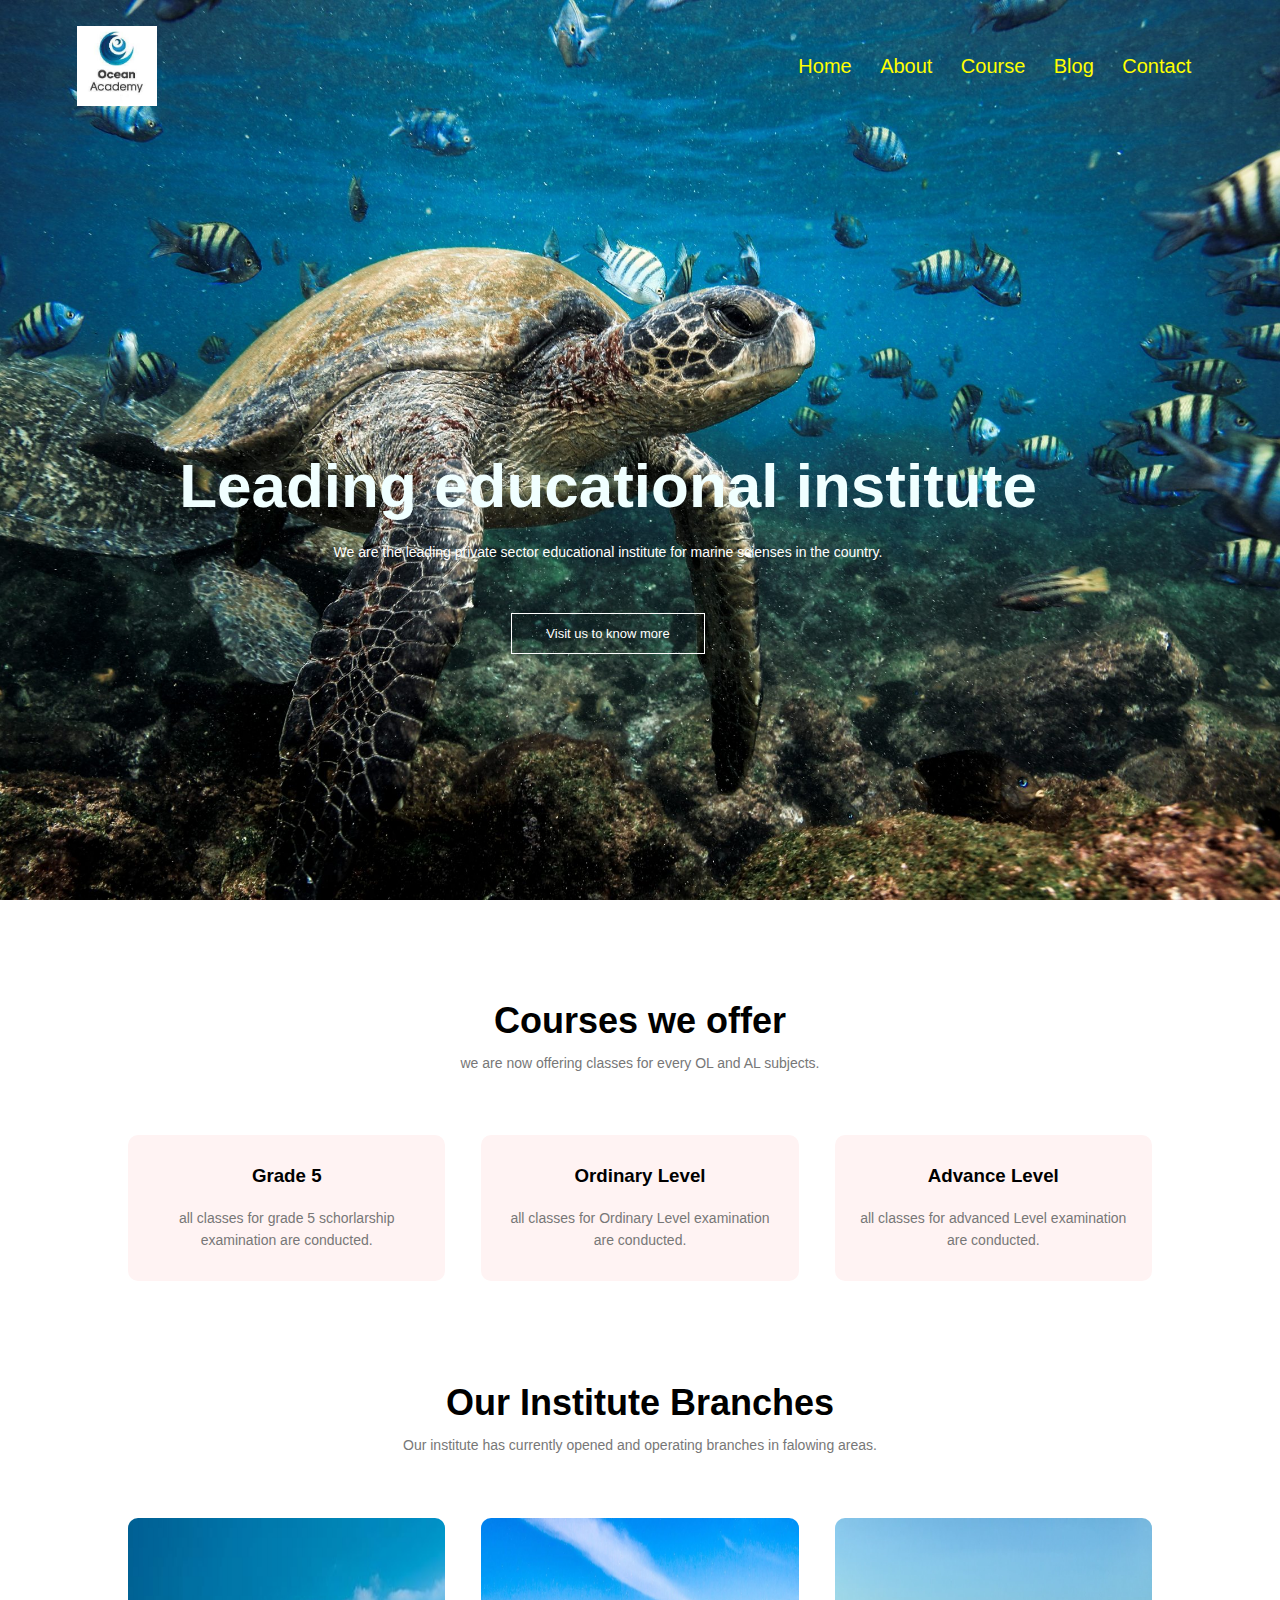
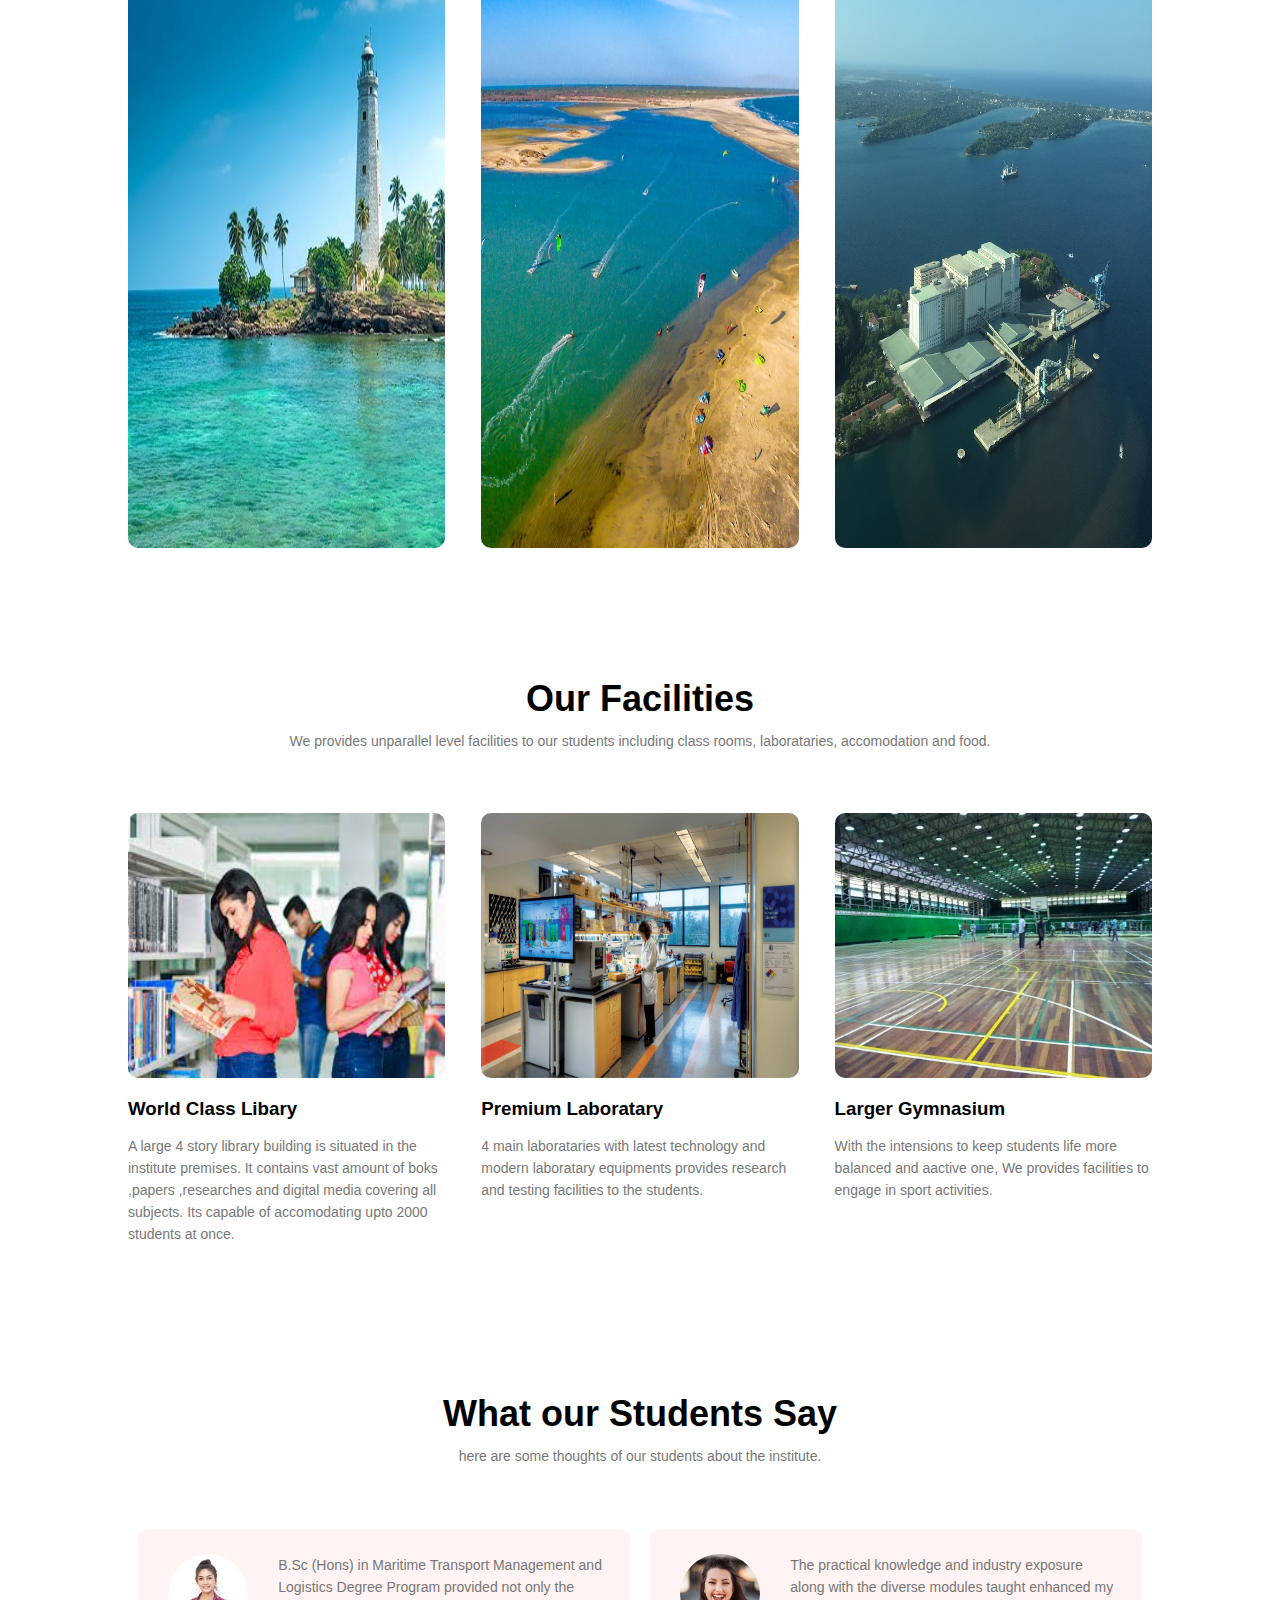
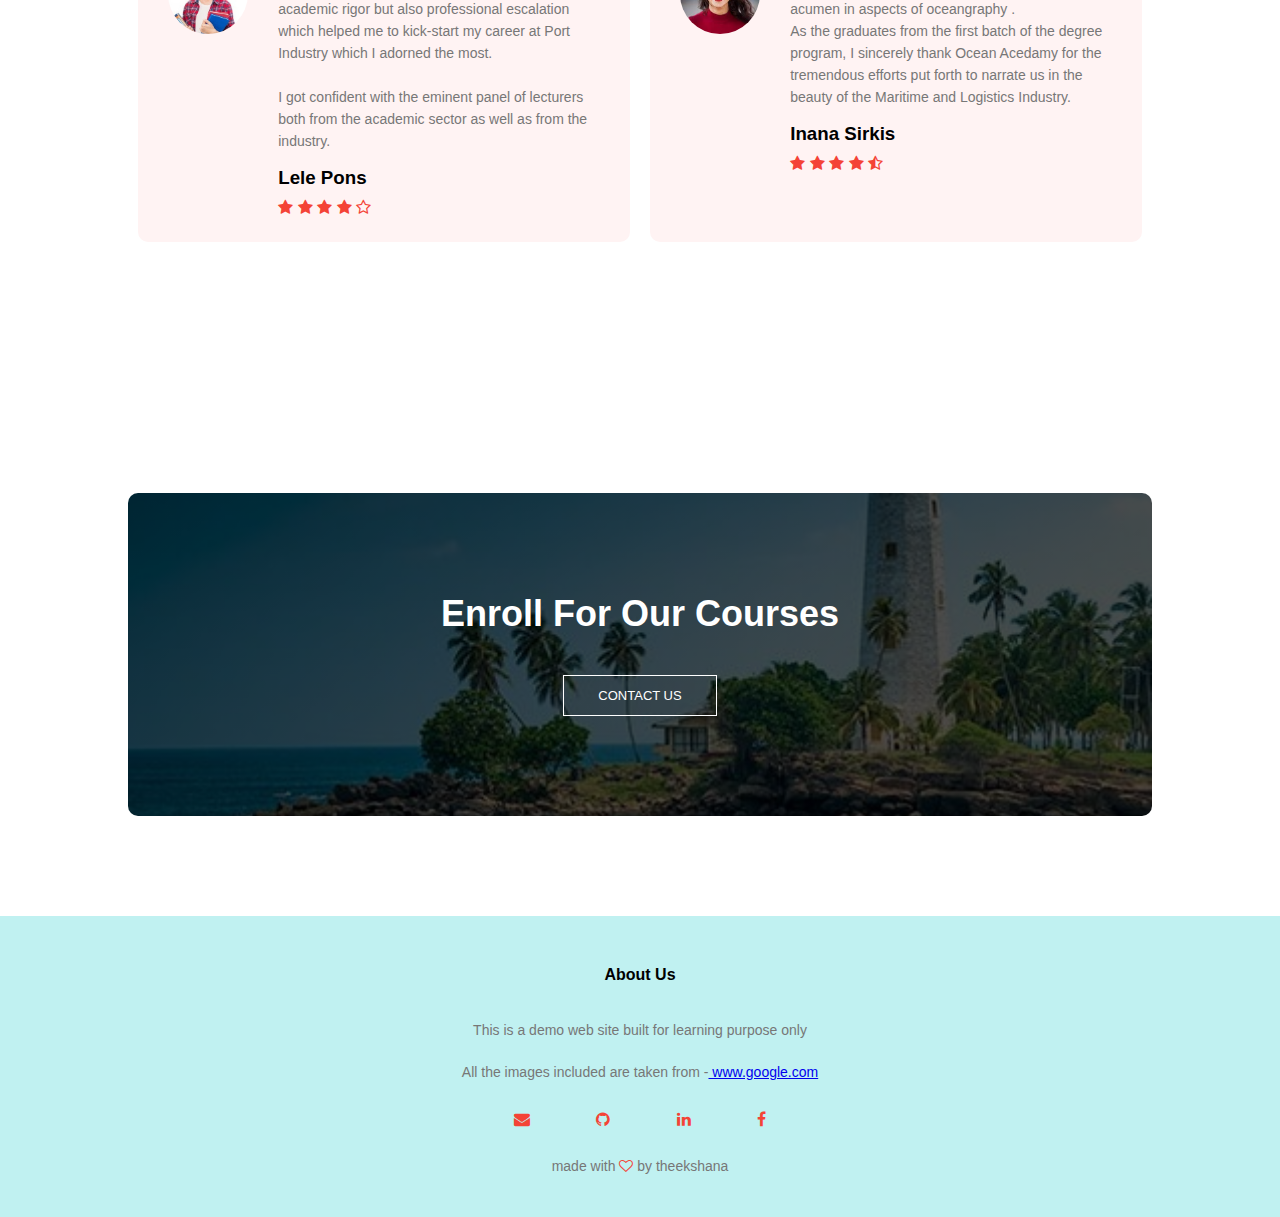
==== index.html @ a7860bfa "enrol;" ====
<!DOCTYPE html>
<html lang="en">
<head>
    <meta charset="UTF-8">
    <meta http-equiv="X-UA-Compatible" content="IE=edge">
    <meta name="viewport" content="width=device-width, initial-scale=1.0">
    <title>Uni-demo</title>
    <link rel="stylesheet" href="https://cdnjs.cloudflare.com/ajax/libs/font-awesome/4.7.0/css/font-awesome.min.css">
    <link rel="stylesheet" href="style.css">
    <script src="index.js"></script>

</head>
<body>   

    <section class="header" style="background-image: url(images/2.jpg);">
        <nav>
            <a href="index.html"><img src="images/logo.jpg" alt="" srcset=""></a>
            <div class="nav-links" id="navLinks">
                <i class="fa fa-times" onclick="hideMenu()"></i>
                <ul>
                    <li><a href="index.html">Home</a></li>
                    <li><a href="about.html">About</a></li>
                    <li><a href="">Course</a></li>
                    <li><a href="">Blog</a></li>
                    <li><a href="">Contact</a></li>
                </ul>
            </div>
            <i class="fa fa-bars" onclick="showMenu()"></i>
        </nav>
<div class="text-box">
    <h1>Leading educational institute</h1>
    <p>
        We are the leading private sector educational institute for marine scienses in the country.
    </p>
    <a href=""class="hero-btn">Visit us to know more</a>
</div>

</section>     

 <!-- ---course--- -->
 <section class="course">
<h1>Courses we offer</h1>
<p>we are now offering classes for every OL and AL subjects.</p>

<div class="row">
    <div class="course-col">
        <h3>Grade 5</h3>
        <p>all classes for grade 5 schorlarship examination are conducted.</p>
    </div>

    <div class="course-col">
        <h3>Ordinary Level</h3>
        <p>all classes for Ordinary Level examination are conducted.</p>
    </div>

    <div class="course-col">
        <h3>Advance Level</h3>
        <p>all classes for advanced Level examination are conducted.</p>
    </div>
</div>

</section>


<!-- ---campus -->
<section class="campus">
<h1>Our Institute Branches</h1>
<p>
    Our institute has currently opened and operating branches in falowing areas.
</p>
<div class="row">
    <div class="campus-col">
        <img src="images/matara.jpg" alt="institute image" >
        <div class="layer">
            <h3> MATARA </h3>
        </div>
    </div>

    <div class="campus-col">
        <img src="images/kalpitiya.jpg" alt="institute image" >
        <div class="layer">
            <h3> KALPITIYA</h3>
        </div>
    </div>

    <div class="campus-col">
        <img src="images/trinco.jpg" alt="institute image" >
        <div class="layer">
            <h3> TRINCOMALEE </h3>
        </div>
    </div>


</div>
</section>

<!-- facilities -->
<section class="facilities">
    <h1>Our Facilities</h1>
    <p>We provides unparallel level facilities to our students including class rooms, laborataries, accomodation and food.</p>
    
    <div class="row">

        <div class="facilities-col">
            <img src="images/library.jpg" alt="library">
            <h3>World Class Libary</h3>
            <p>A large 4 story library building is situated in the institute premises. It contains vast amount of boks ,papers ,researches and digital media covering all subjects. Its capable of accomodating upto 2000 students at once.</p>
        </div>

        <div class="facilities-col">
            <img src="images/lab.jpg" alt="library">
            <h3>Premium Laboratary</h3>
            <p>4 main laborataries with latest technology and modern laboratary equipments provides research and testing facilities to the students.</p>
        </div>

        <div class="facilities-col">
            <img src="images/gym.jpg" alt="library">
            <h3>Larger Gymnasium</h3>
            <p>With the intensions to keep students life more balanced and aactive one, We provides facilities to engage in sport activities.</p>
        </div>

    </div>
</section>


<section class="testimonials">
    <h1>What our Students Say</h1>
    <p>here are some thoughts of our students about the institute.</p>

    <div class="row">
        <div class="testimonials-col">
            <img src="images/user1.jpg" alt="user">
            <div>
                <p> B.Sc (Hons) in Maritime Transport Management and Logistics Degree Program provided not only the academic rigor but also professional escalation which helped me to kick-start my career at Port Industry which I adorned the most. <br> <br> I got confident with the eminent panel of lecturers both from the academic sector as well as from the industry.</p>
                <h3>Lele Pons</h3>
                <i class="fa fa-star"></i>
                <i class="fa fa-star"></i>
                <i class="fa fa-star"></i>
                <i class="fa fa-star"></i>
                <i class="fa fa-star-o"></i>
            </div>
        </div>

        <div class="testimonials-col">
            <img src="images/user2.jpg" alt="user">
            <div>
                <p>The practical knowledge and industry exposure along with the diverse modules taught enhanced my acumen in aspects of oceangraphy . <br> As the graduates from the first batch of the degree program, I sincerely thank Ocean Acedamy for the tremendous efforts put forth to narrate us in the beauty of the Maritime and Logistics Industry.</p>
                <h3>Inana Sirkis</h3>
                <i class="fa fa-star"></i>
                <i class="fa fa-star"></i>
                <i class="fa fa-star"></i>
                <i class="fa fa-star"></i>
                <i class="fa fa-star-half-o"></i>
            </div>
        </div>

       
    </div>
</section>

<!-- call to action -->
<section class="cta">
    <h1>Enroll For Our Courses</h1>
    <a href="" class="hero-btn">CONTACT US</a>
</section>


<!-- --------footer -->
<section class="footer">
    <h4>About Us</h4>
    <p>This is a demo web site built for learning purpose only</p>
    <p>All the images included are taken from -<a href="http://www.google.com"> www.google.com</a></p>
    
    <div class="icons">
        <a href="https://theekshanamadumal@gmail.com" target="_blank"><i class="fa fa-envelope"></i></a>
        <a href="https://github.com/theekshanamadumal" target="_blank"><i class="fa fa-github"></i></a>
        <a href="https://www.linkedin.com/in/theekshana-madumal-047261177" target="_blank"><i class="fa fa-linkedin"></i></a>
        <a href="https://www.facebook.com/theekshana.madumal" target="_blank"><i class="fa fa-facebook"></i></a>
    </div>

    <p>made with <i class="fa fa-heart-o"></i> by theekshana</p>
</section>





<!-- ----js for toggle navbar------  -->
    <script>
        var navLinks=document.getElementById("navLinks")   ;
        function showMenu() {
            navLinks.style.right="0"
        }
        function hideMenu() {
            navLinks.style.right="-200px"
        }
    </script>
</body>
</html>
---- style.css ----
*{
    margin: 0;
    padding: 0;
    font-family: Arial, Helvetica, sans-serif;
}

.header{
    min-height: 100vh;
    width: 100%;
    background-image: linear-gradient(rgba(4,9,30,0.7),rgba(4,9,30,0.7));
    background-position: center;
    background-size: cover;
    position: relative;

}

nav img{
    width: 80px;
    height: 80px;
}

nav{
    display: flex;
    padding: 2% 6%;
    justify-content: space-between;
    align-items: center;
}


.nav-links ul li {
    list-style: none;
    display: inline-block;
    padding: 8px 12px;
    position: relative;
}

.nav-links ul li a {
    color: yellow;
    text-decoration:none;
    font-size: 20px;
}

.nav-links ul li::after {
    content: '';
    width: 0%;
    height: 3px;
    background: #8b170d;
    display: block;
    margin: auto;
    transition: 0.5s;
    
}

.nav-links ul li:hover::after {
    width: 100%;
    
}

.text-box{
    width: 95%;
    color: azure;
    position: absolute;
    top: 50%;
    bottom: 50%;
    transform: translate(0%,0%);
    text-align:center;

}

.text-box h1{
    font-size: 62px;
}

.text-box p{
    margin: 10px 0 40px;
    font-size: 14px;
    color: #fff;
}

.hero-btn{
    display: inline-block;
    text-decoration: none;
    color: #fff;
    border: 1px solid #fff;
    padding: 12px 34px;
    font-size: 13px;
    background: transparent;
    position: relative;
    cursor: pointer;

}

.hero-btn:hover{
    border: 1px solid #791007;
    background-color:  #791007;
    transition: 1s;
}

nav .fa{
    display:none;
}

@media (max-width:700px) {
    .text-box h1{
        font-size: 20px;
    }
    .nav-links ul li{
        display: block;
    }

    .nav-links{
        position: absolute;
        background: crimson;
        height: 100vh;
        width: 200px;
        top : 0 ;
        right: -200px ;
        text-align: left;
        z-index: 2;
        transition: 1s;
        
    }

    nav .fa{
        display: block;
        color: #fff;
        margin: 10px;
        font-size: 22px;
        cursor: pointer;
    }

    .nav-links ul{
        padding: 30px;
    }


}


/* course section */

.course{
    width: 80%;
    margin: auto;
    text-align: center;
    padding-top: 100px;
}

h1{
    font-size: 36px;
    font-weight: 600;
}

p{
    color: #777;
    font-size: 14px;
    font-weight: 300;
    line-height: 22px;
    padding: 10px;
}

.row{
    margin-top: 5%;
    display: flex;
    justify-content: space-between;
}

.course-col{
    flex-basis: 31%;
    background: #fff3f3;
    border-radius: 10px;
    margin-bottom: 5%;
    padding: 20px 12px;
    box-sizing: border-box;
}

h3{
    text-align: center;
    font-weight: 600;
    margin: 10px 0;
}

.course-col:hover{
    box-shadow: 0 0 20px 0 rgba(0,0, 0, .2);
}

@media (max-width:900px) {
    .row{
        flex-direction: column;
    }
}



/*  campus */

.campus{
    width: 80%;
    margin: auto;
    text-align: center;
    padding-top: 50px;
}

.campus-col{
    flex-basis: 31%;
    border-radius: 10px;
    margin-bottom: 30px;
    position: relative;
    overflow: hidden;
    height: 70vh;
}

.layer h3{
    color: rgb(231, 222, 222);
    width: 100%;
    font-weight: 500;
    font-size: 26px;
    bottom: 0;
    left: 50%;
    transform: translateX(-50%);
    position: absolute;
    opacity: 0;
    transition: .5s;
}
.campus-col img{
    width: 100%;
    height: 100%;
    display: block;
}

.layer{
    background:transparent;
    height: 100%;
    width: 100% ;
    position: absolute;
    top: 0;
    left: 0;
    
}

.layer:hover{
    background: rgba(226,0,0,0.7);
 
    
}

.layer:hover h3{
    bottom: 49%;
    opacity: 1;
}

@media (max-width:900px) {
    .campus-col{
       max-height: 40vh;
    }
}


/* facilities */
.facilities{
    width: 80%;
    margin: auto;
    text-align: center;
    padding-top: 100px;
}

.facilities-col{
    flex-basis: 31%;
    text-align: left;
    margin-bottom: 10%;
    border-radius: 10px;
}

.facilities-col img{
    width: 100%;
    height: 70%;
    border-radius: 10px;
}

.facilities-col p{
    padding: 0;
}

.facilities-col h3{
    margin-top: 16px;
    margin-bottom: 15px;
    text-align: left;
}

/* --testimonials */

.testimonials{
    width: 80%;
    margin: auto;
    text-align: center;
    padding:100px 0 ;
}

.testimonials-col{
    flex-basis: 44%;
    border-radius: 10px;
    margin-bottom: 5%;
    margin-right: 1%;
    margin-left: 1%;
    text-align: left;
    background: #fff3f3;
    padding: 25px;
    cursor: pointer;
    display: flex;
    
}

.testimonials-col img{
    height: 80px;
    margin-left: 5px;
    margin-right: 30px;
    border-radius: 50%;
}

.testimonials-col p{
    padding: 0%;
}

.testimonials-col h3{
    margin-top: 15px;
    text-align: left;
}

.testimonials-col .fa{
    color: #f44336;
}

.icons .fa{
    color: #f44336;
    margin: 0 13px;
    cursor: pointer;
    padding: 18px;
}

.fa-heart-o{
    color: #f44336;

}

@media (max-width:900px){
    h1{
        font-size: 20px;
    }

    .testimonials-col img{
        height: 45px;
        margin-left: 0px;
        margin-right: 15px;
    
    }
}


/* call to action */

.cta{
    margin: 100px    auto;
    width: 80%;
    background-image: linear-gradient(rgba(0,0,0,0.7),rgba(0,0,0,0.7)),url(images/matara.jpg);
    background-position: center;
    background-size:cover ;
    border-radius: 10px;
    text-align: center;
    padding: 100px 0 ;
   
}
 
.cta h1{
    color: #fff;
    margin-bottom: 40px;
}



/* footer */
.footer{
    width: 100%;
    text-align: center;
    padding:30px 0 ;
    background-color:rgb(192, 241, 241);
}

.footer h4{
    margin-bottom: 25px;
    margin-top: 20px;
    font-weight: 600;
}
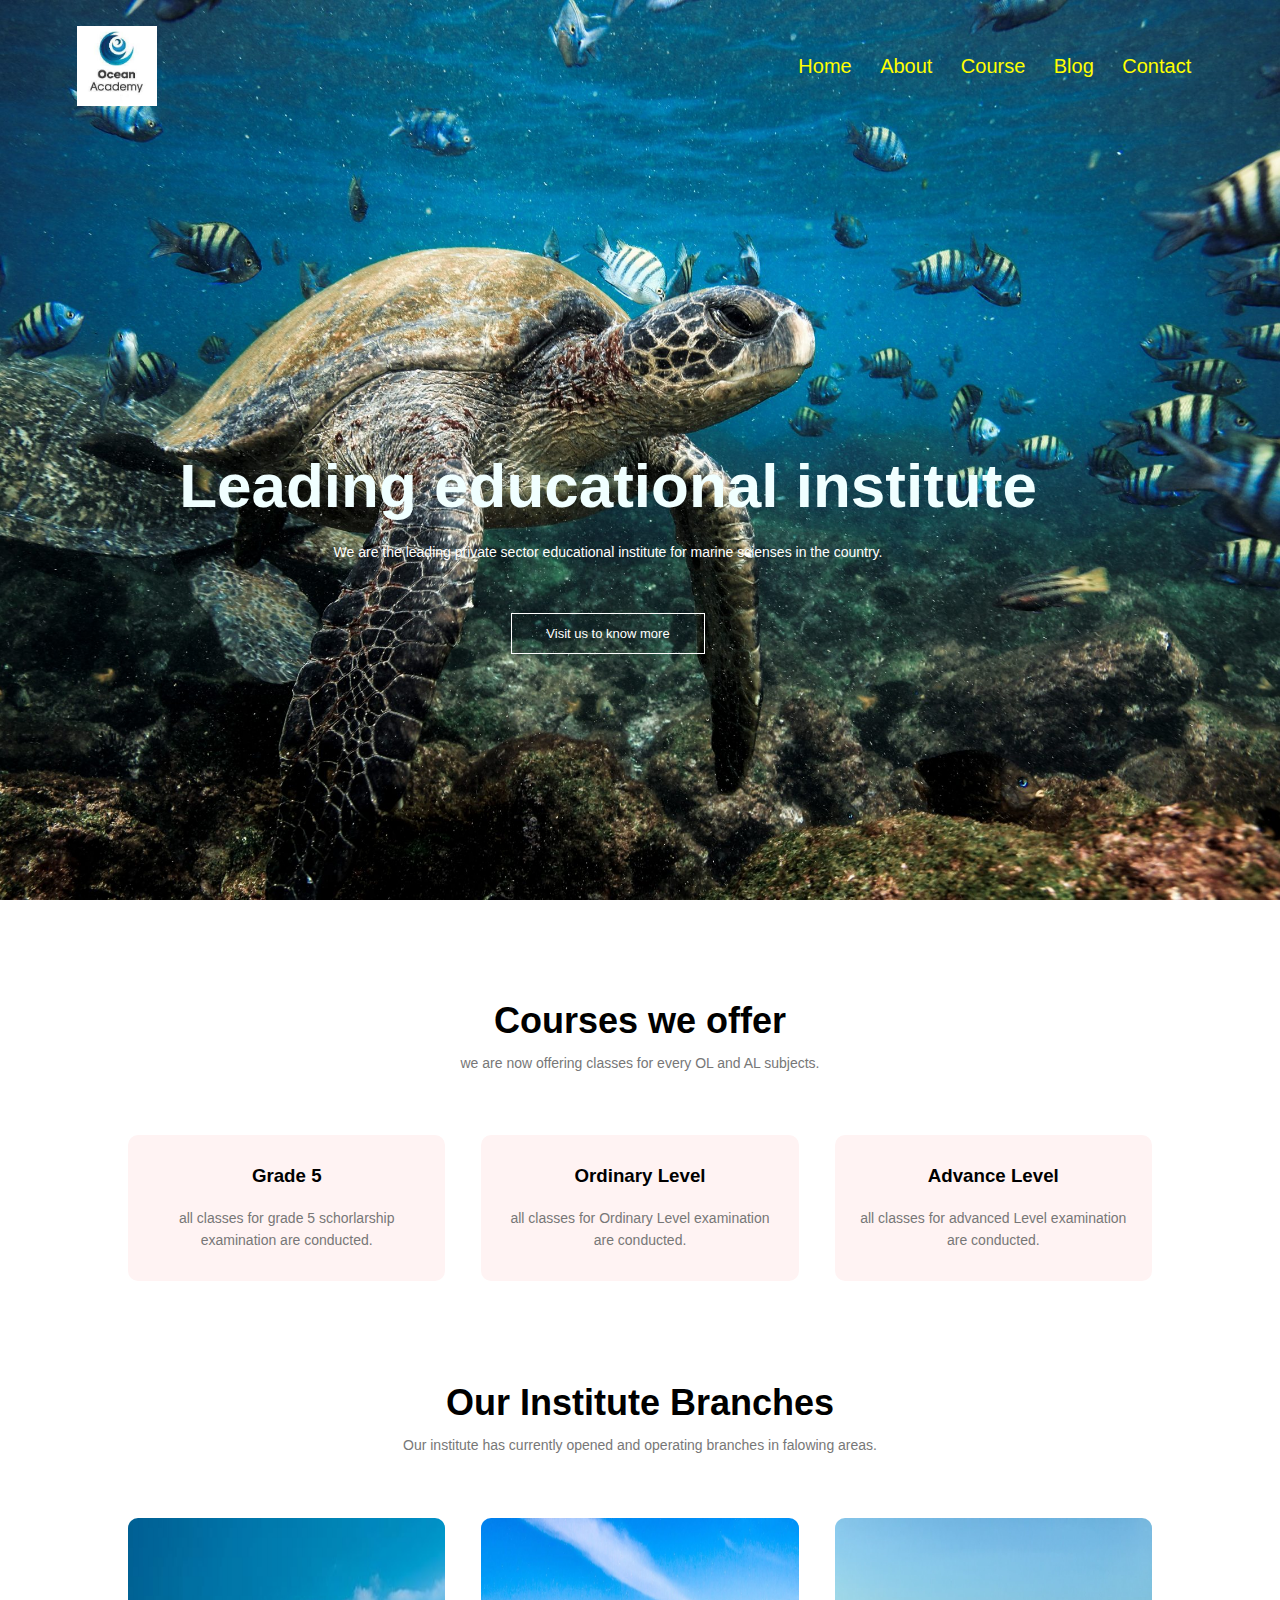
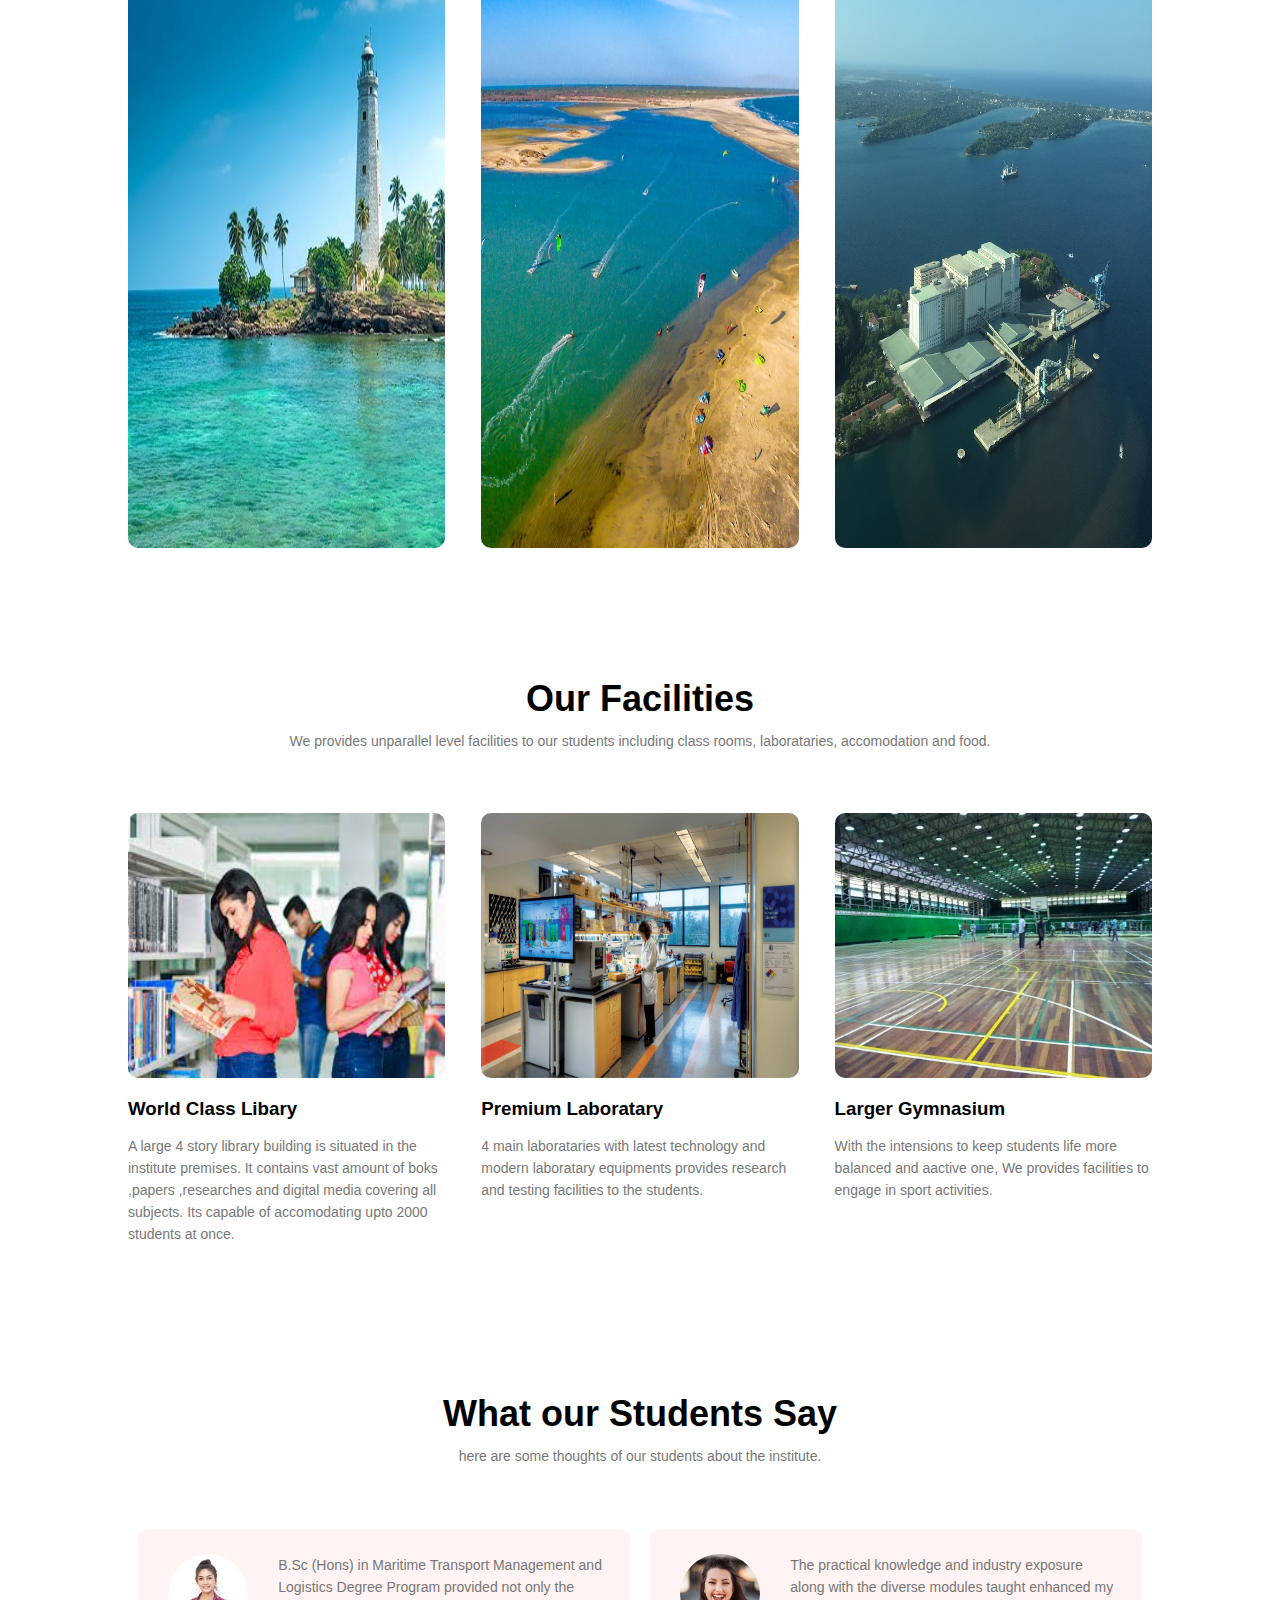
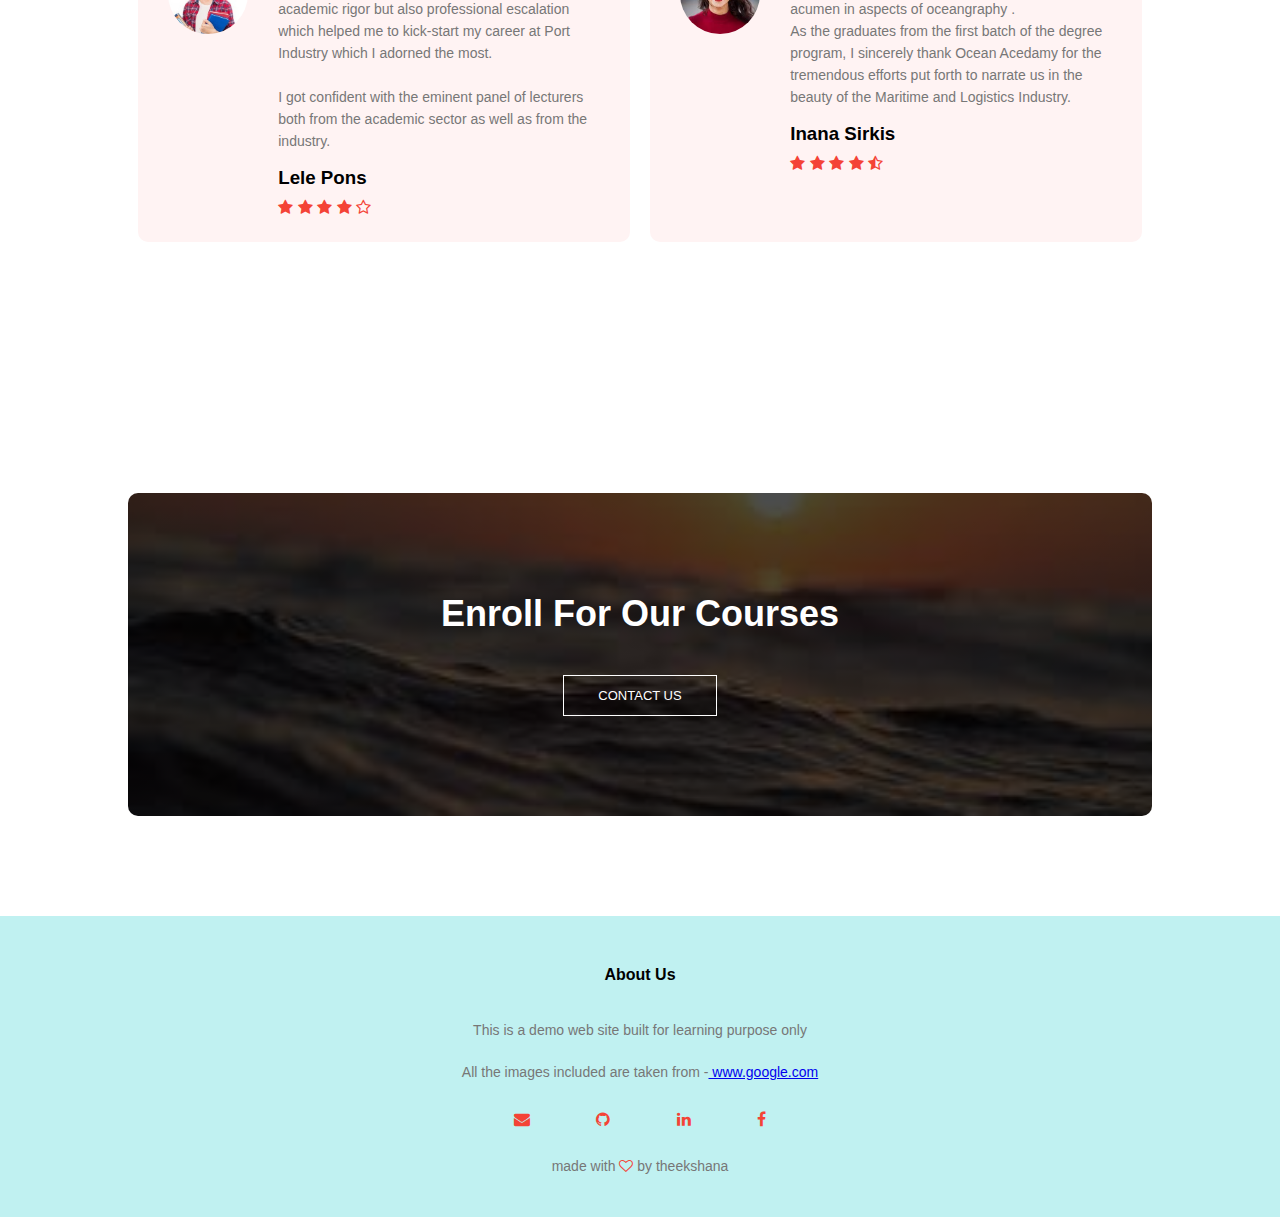
==== commit decbfe19: "cta img" ====
--- a/index.html
+++ b/index.html
@@ -159,7 +159,7 @@
 </section>
 
 <!-- call to action -->
-<section class="cta">
+<section class="cta" style="background-image: linear-gradient(rgba(0,0,0,0.7),rgba(0,0,0,0.7)),url(images/cta.jpg);">
     <h1>Enroll For Our Courses</h1>
     <a href="" class="hero-btn">CONTACT US</a>
 </section>
--- a/style.css
+++ b/style.css
@@ -361,7 +361,7 @@
 .cta{
     margin: 100px    auto;
     width: 80%;
-    background-image: linear-gradient(rgba(0,0,0,0.7),rgba(0,0,0,0.7)),url(images/matara.jpg);
+    
     background-position: center;
     background-size:cover ;
     border-radius: 10px;
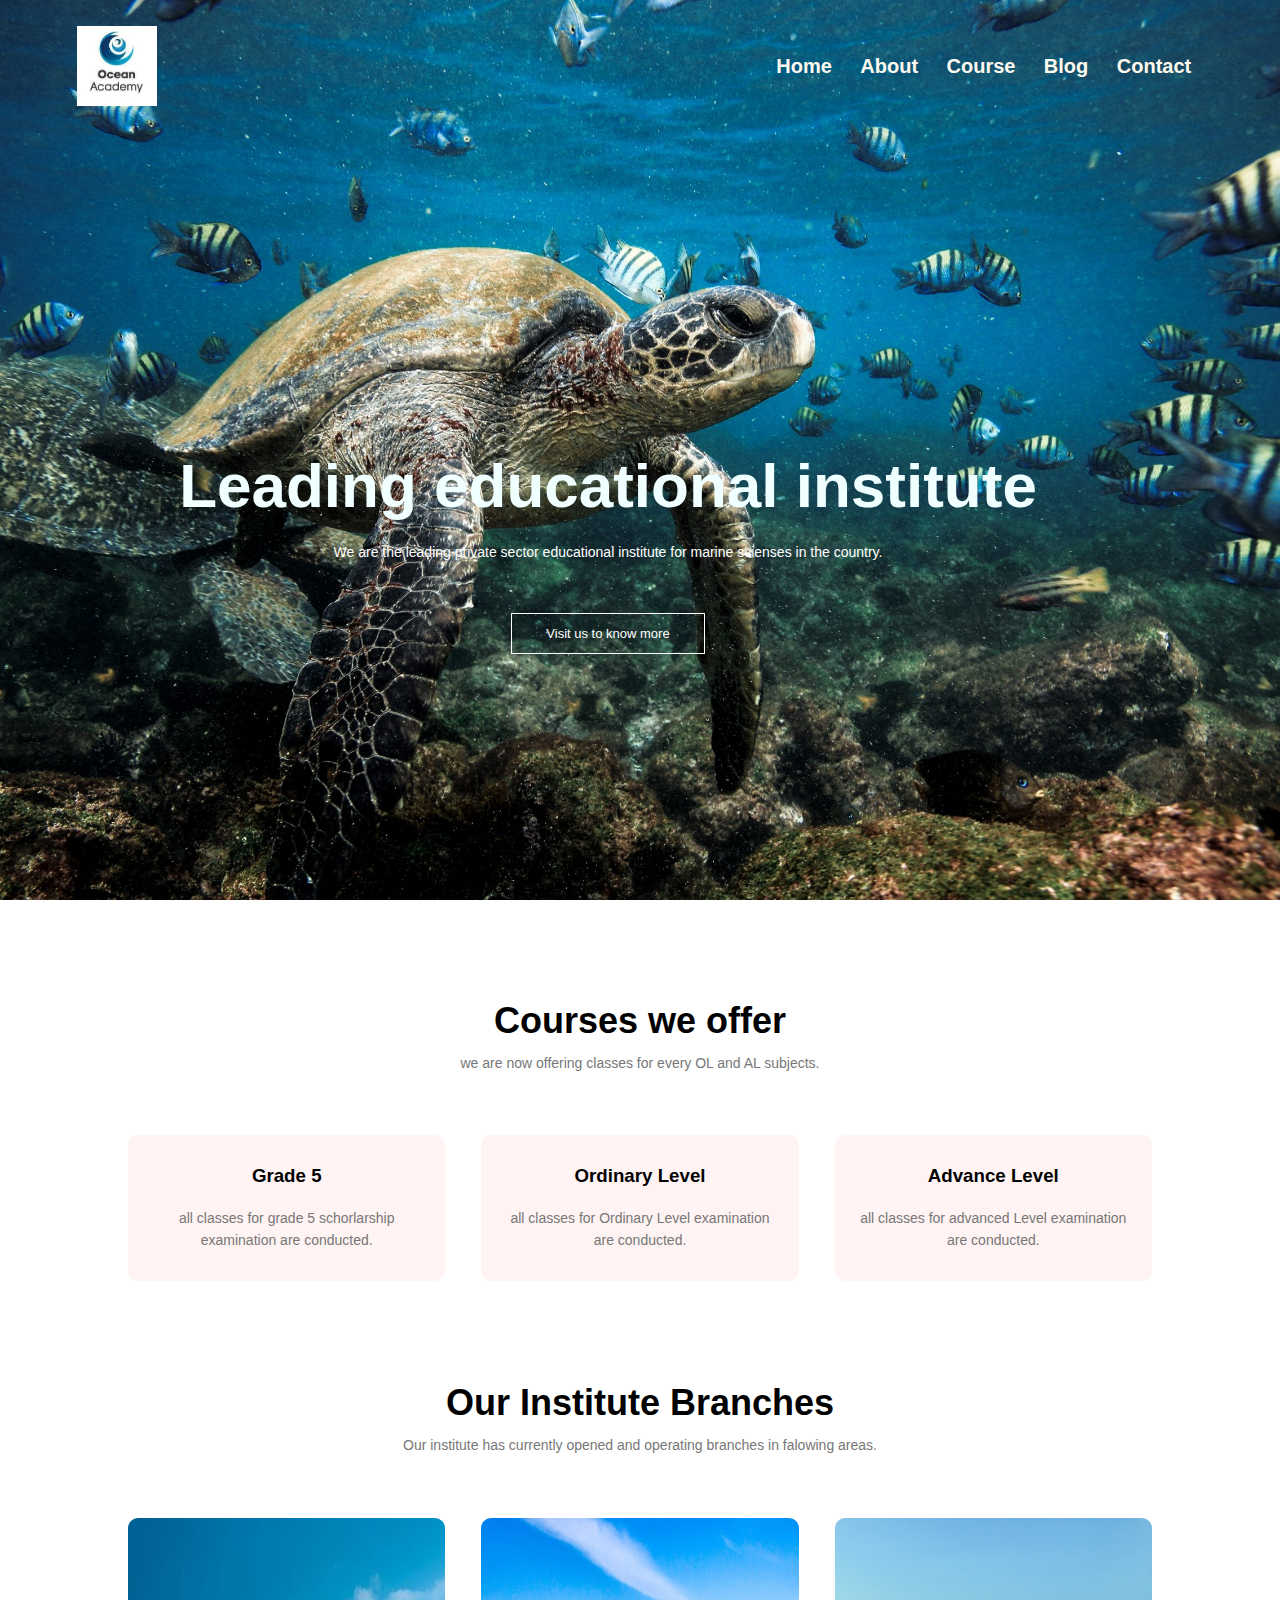
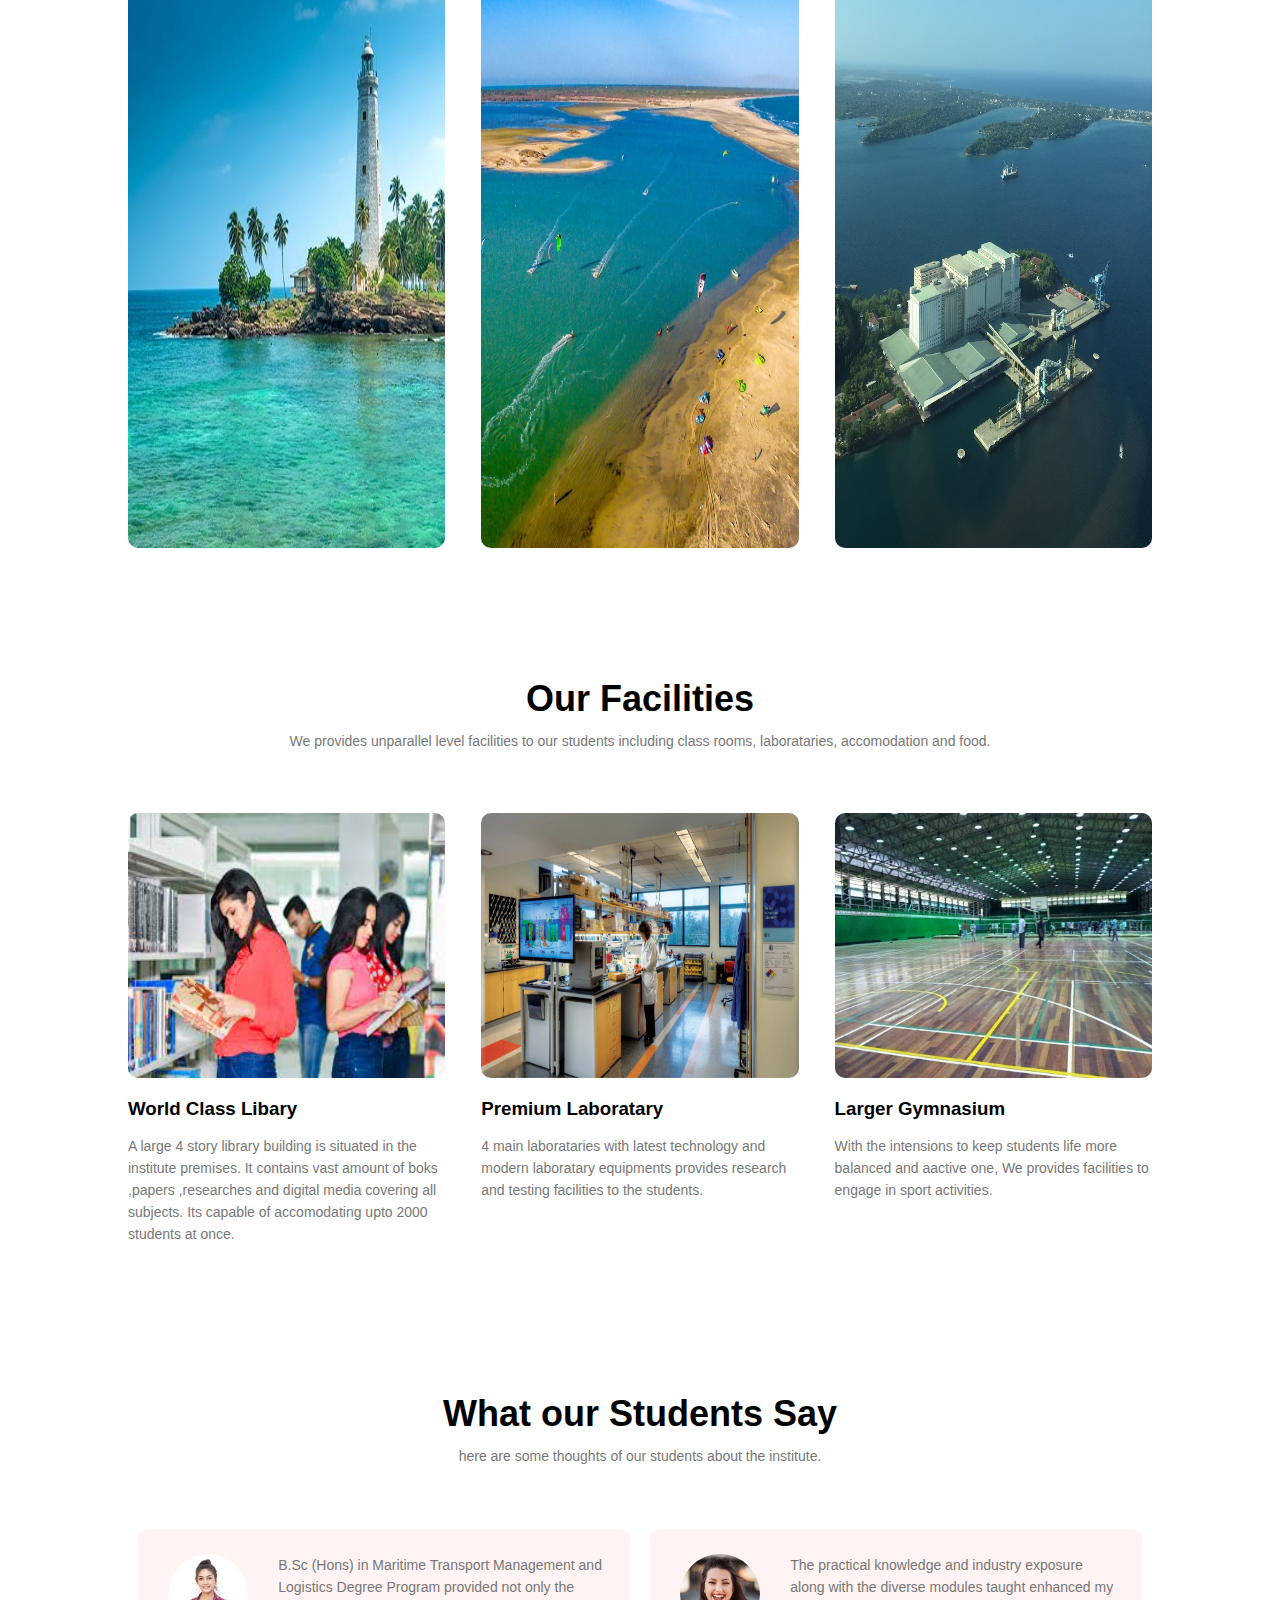
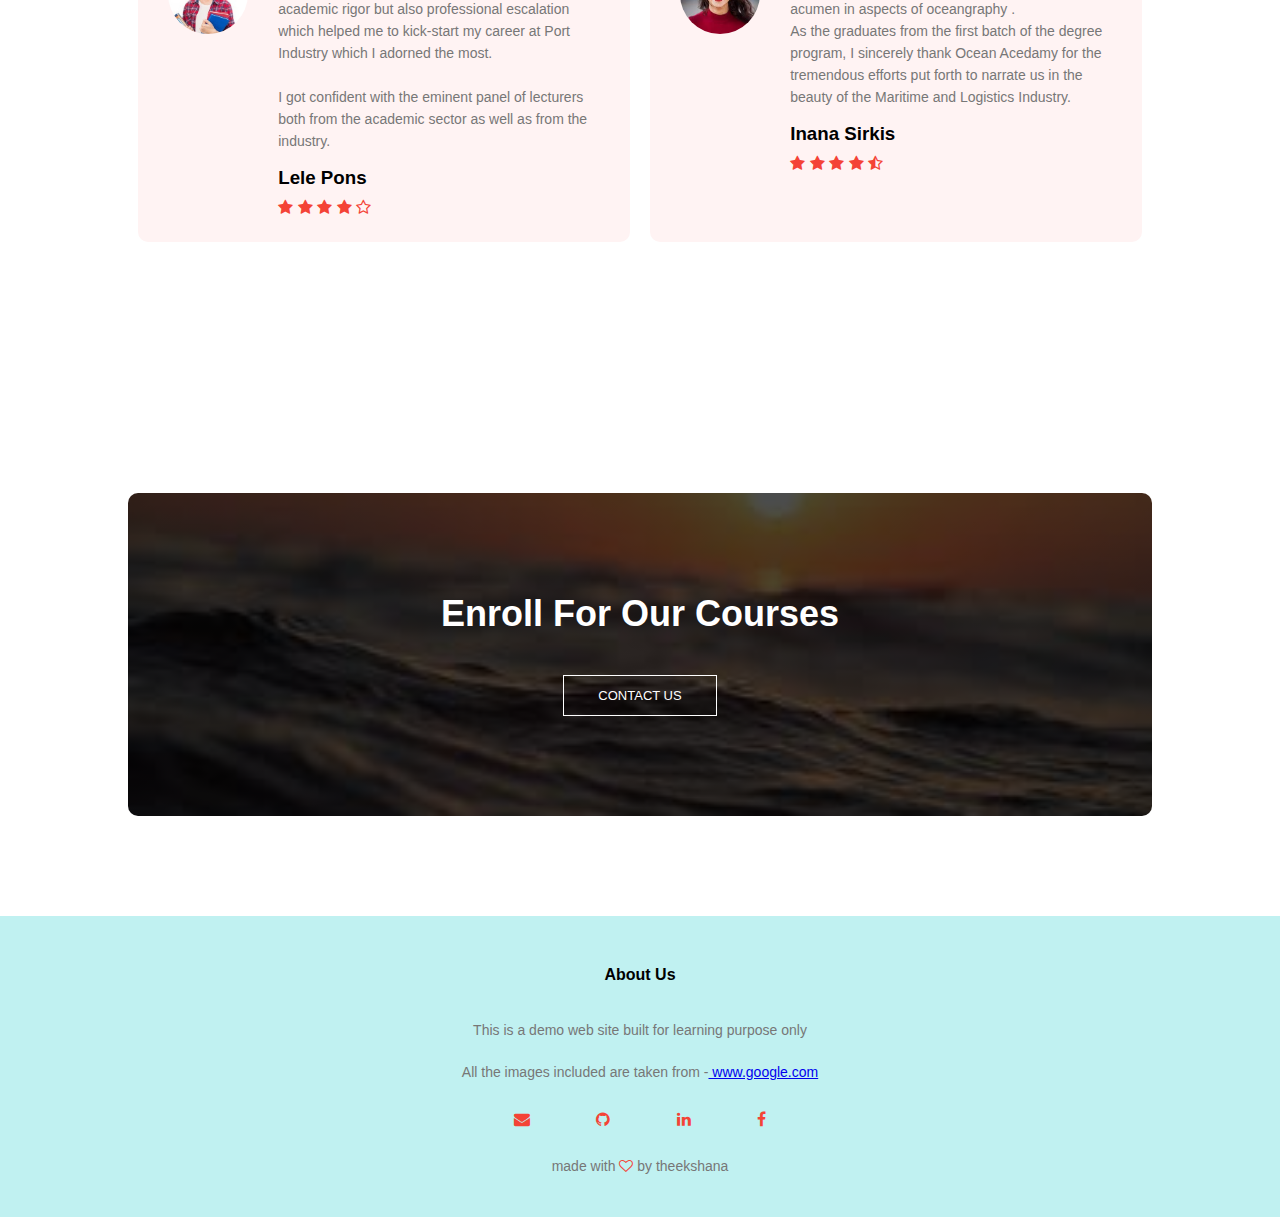
==== commit 11829bfe: "about us page" ====
--- a/index.html
+++ b/index.html
@@ -164,8 +164,8 @@
     <a href="" class="hero-btn">CONTACT US</a>
 </section>
 
+<!-- --------footer -->
 
-<!-- --------footer -->
 <section class="footer">
     <h4>About Us</h4>
     <p>This is a demo web site built for learning purpose only</p>
@@ -181,10 +181,6 @@
     <p>made with <i class="fa fa-heart-o"></i> by theekshana</p>
 </section>
 
-
-
-
-
 <!-- ----js for toggle navbar------  -->
     <script>
         var navLinks=document.getElementById("navLinks")   ;
--- a/style.css
+++ b/style.css
@@ -35,9 +35,11 @@
 }
 
 .nav-links ul li a {
-    color: yellow;
+    color:floralwhite;
     text-decoration:none;
     font-size: 20px;
+    font-weight: 600;
+   
 }
 
 .nav-links ul li::after {
@@ -391,3 +393,52 @@
     font-weight: 600;
 }
 
+/* ------------------about page----- */
+.sub-header{
+    min-height: 20vh;
+    width: 100%;
+    background-image: linear-gradient(rgba(4,9,30,0.7),rgba(4,9,30,0.7));
+    background-position: center;
+    background-size:cover;
+    position: relative;
+    color: #fff;
+    text-align: center;
+
+}
+
+
+.about{
+    width: 80%;
+    margin: auto;
+    padding-top: 2%;
+    padding-bottom: 10%;
+}
+
+.about-col{
+    flex-basis: 48%;
+    padding: 30px 2px;
+     
+}
+
+.about-col img{
+    width: 100%;
+   
+}
+
+.about-col h1{
+    padding-top: 0;
+}
+
+.about-col p{
+    padding: 15px 0 25px ;
+    text-align: justify;
+}
+
+.about-btn{
+    color: red;
+    border: 1px solid red;
+}
+
+.about-btn:hover{
+    color: white;
+}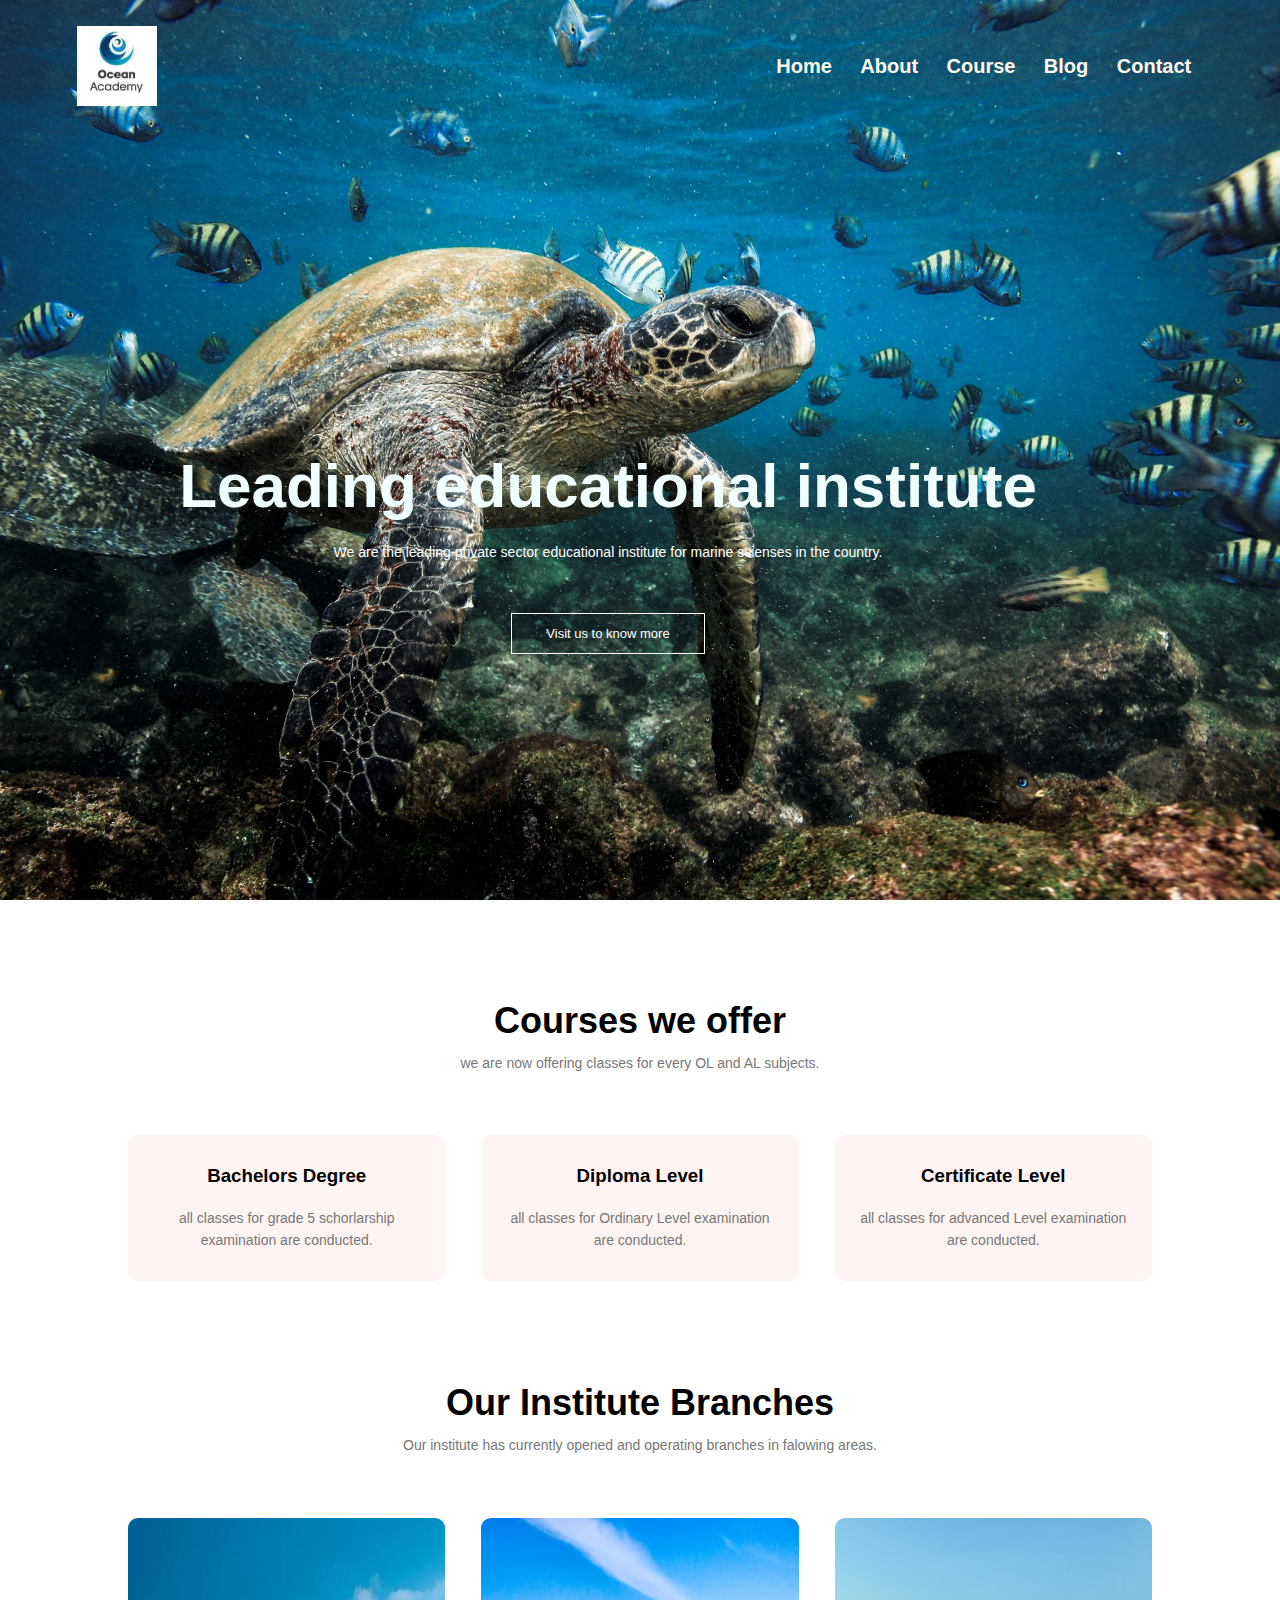
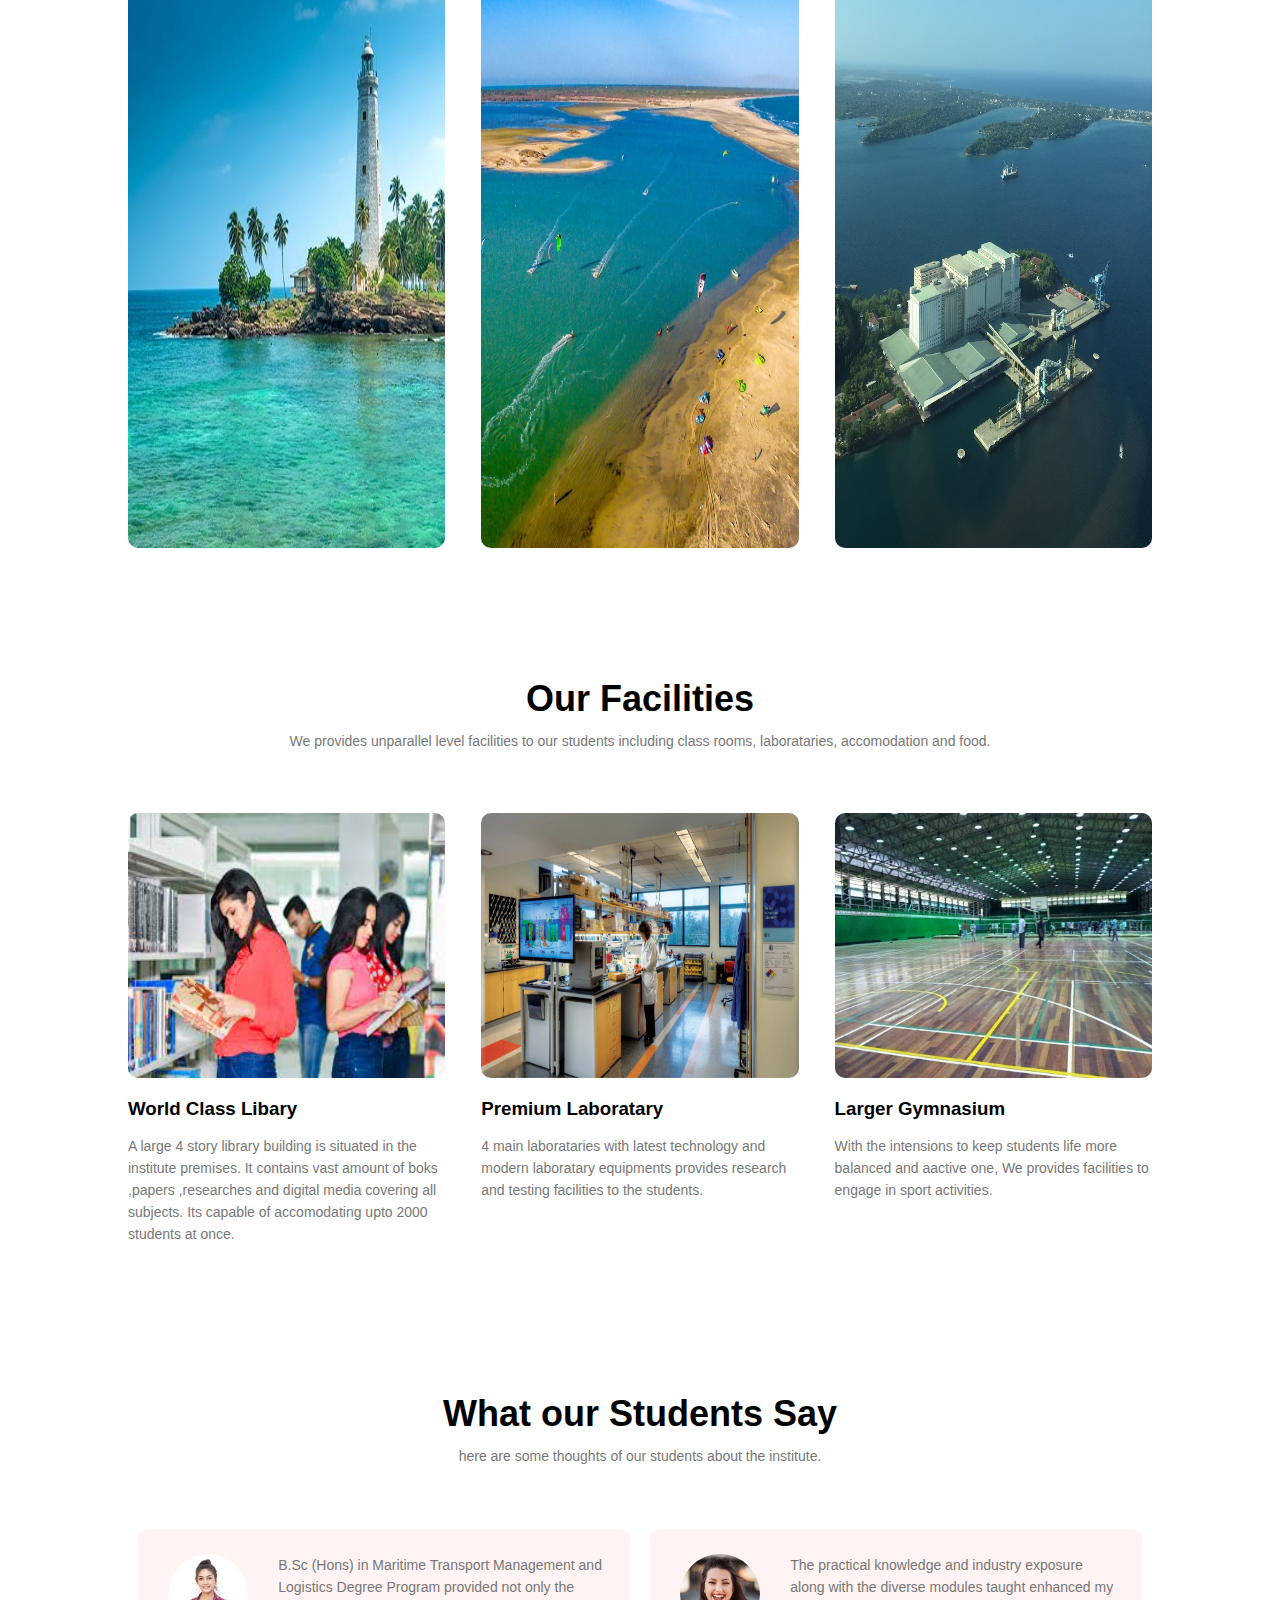
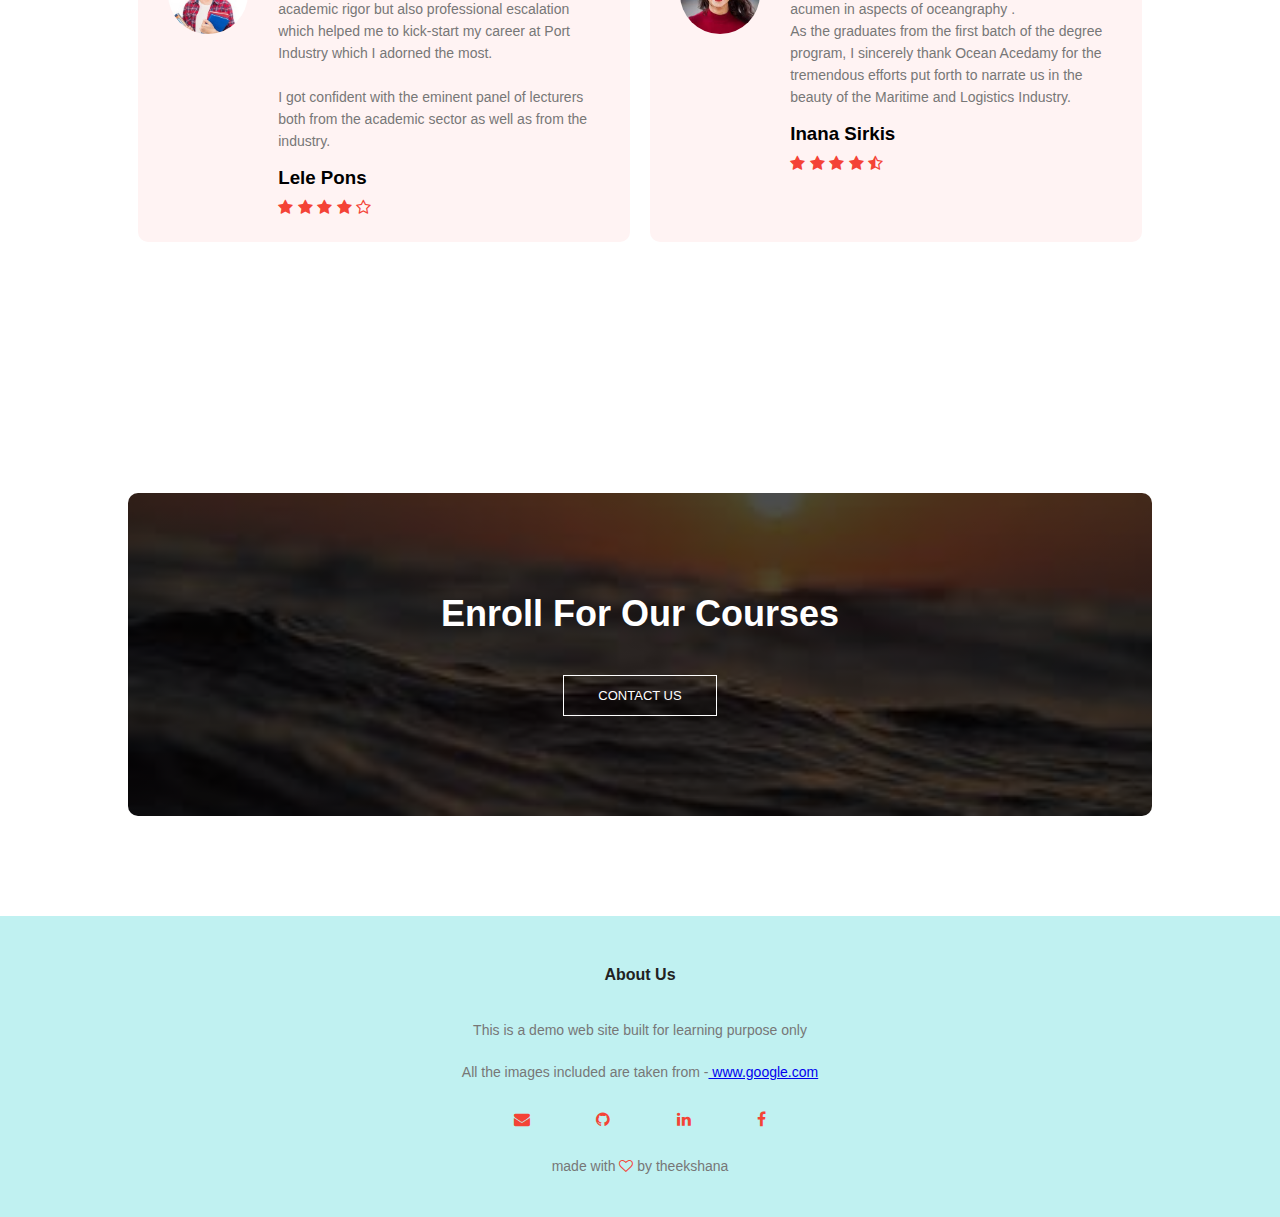
==== commit ce97d1f9: "blog page done" ====
--- a/index.html
+++ b/index.html
@@ -7,22 +7,22 @@
     <title>Uni-demo</title>
     <link rel="stylesheet" href="https://cdnjs.cloudflare.com/ajax/libs/font-awesome/4.7.0/css/font-awesome.min.css">
     <link rel="stylesheet" href="style.css">
-    <script src="index.js"></script>
+    
 
 </head>
 <body>   
 
-    <section class="header" style="background-image: url(images/2.jpg);">
+    <section class="header" style="background-image: url(images/main-header.jpg);">
         <nav>
             <a href="index.html"><img src="images/logo.jpg" alt="" srcset=""></a>
             <div class="nav-links" id="navLinks">
                 <i class="fa fa-times" onclick="hideMenu()"></i>
                 <ul>
                     <li><a href="index.html">Home</a></li>
-                    <li><a href="about.html">About</a></li>
-                    <li><a href="">Course</a></li>
-                    <li><a href="">Blog</a></li>
-                    <li><a href="">Contact</a></li>
+                    <li><a href="./about.html">About</a></li>
+                    <li><a href="./course.html">Course</a></li>
+                    <li><a href="./blog.html">Blog</a></li>
+                    <li><a href="./contact.html">Contact</a></li>
                 </ul>
             </div>
             <i class="fa fa-bars" onclick="showMenu()"></i>
@@ -44,17 +44,17 @@
 
 <div class="row">
     <div class="course-col">
-        <h3>Grade 5</h3>
+        <h3>Bachelors Degree</h3>
         <p>all classes for grade 5 schorlarship examination are conducted.</p>
     </div>
 
     <div class="course-col">
-        <h3>Ordinary Level</h3>
+        <h3>Diploma Level</h3>
         <p>all classes for Ordinary Level examination are conducted.</p>
     </div>
 
     <div class="course-col">
-        <h3>Advance Level</h3>
+        <h3>Certificate Level</h3>
         <p>all classes for advanced Level examination are conducted.</p>
     </div>
 </div>
--- a/style.css
+++ b/style.css
@@ -395,10 +395,10 @@
 
 /* ------------------about page----- */
 .sub-header{
-    min-height: 20vh;
+    min-height: 60vh;
     width: 100%;
     background-image: linear-gradient(rgba(4,9,30,0.7),rgba(4,9,30,0.7));
-    background-position: center;
+    background-position: left;
     background-size:cover;
     position: relative;
     color: #fff;
@@ -410,7 +410,7 @@
 .about{
     width: 80%;
     margin: auto;
-    padding-top: 2%;
+    padding-top: 1%;
     padding-bottom: 10%;
 }
 
@@ -422,6 +422,7 @@
 
 .about-col img{
     width: 100%;
+    min-height: 100%;
    
 }
 
@@ -430,15 +431,106 @@
 }
 
 .about-col p{
-    padding: 15px 0 25px ;
+    padding: 50px 0 25px ;
     text-align: justify;
 }
 
 .about-btn{
     color: red;
     border: 1px solid red;
+    margin-left: 20%;
 }
 
 .about-btn:hover{
     color: white;
-}+}
+
+@media (max-width:900px){
+    .sub-header{
+        min-height: 30vh;
+    }
+   .sub-header h1{
+    text-align: center;
+   }
+}
+
+
+
+/* blog page cntent */
+
+.blog-content{
+    width: 80%;
+    margin: auto;
+    padding: 60px 0;
+}
+
+.blog-left{
+    flex-basis: 65%;
+    /* overflow: hidden; */
+}
+.blog-left img{
+    width: 100%;
+}
+.blog-left h2,h4{
+    color: #222;
+    font-weight: 600;
+    margin: 30px 0;
+}
+.blog-left p{
+    color: #999;
+    padding: 0 ;
+    text-align: justify;
+}
+.blog-right{
+    flex-basis: 32%;
+    font-size: 14px;}
+
+.blog-right h3{
+    background: #f44336;
+    color: #fff;
+    padding: 7px 0;
+    font-size: 16px;
+    margin-bottom: 20px;
+}
+
+.blog-right div{
+    display: flex;
+    align-items: center;
+    justify-content: space-between;
+    color: #555;
+    padding: 12px;
+    box-sizing: border-box;
+}
+
+
+.comment-box{
+    border: 1px solid #ccc;
+    margin: 60px 0;
+    padding: 10px 20px;
+
+}
+
+.comment-box h3{
+    text-align: left;
+}
+
+.comment-form input, textarea{
+    width: 100%;
+    padding: 10px;
+    margin: 15px 0;
+    box-sizing: border-box;
+    border: none; 
+    outline: none;
+    background: #f0f0f0;
+}
+
+.comment-box button{
+    margin: 10px 0;
+ }
+
+
+ @media(max-width: 1000px){
+     .sub-header h1{
+        font-size: 24px;     
+     }
+ }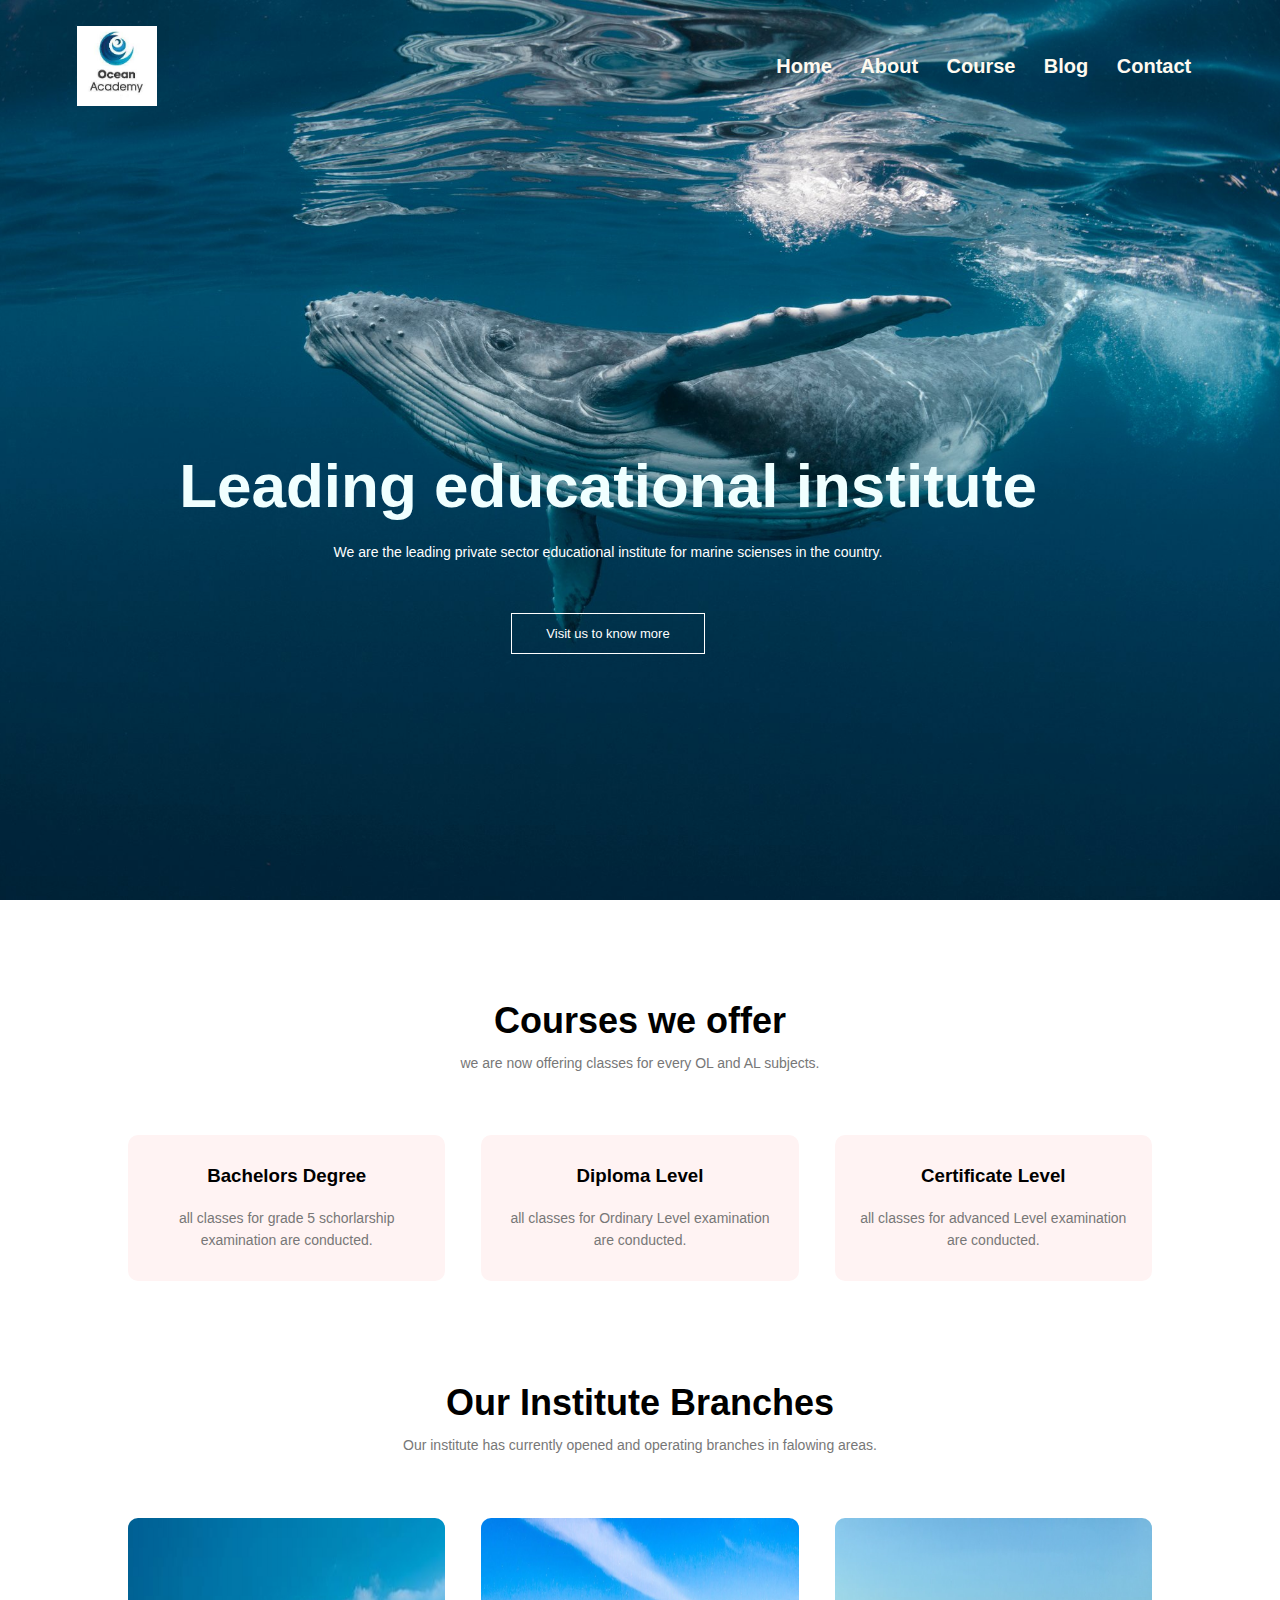
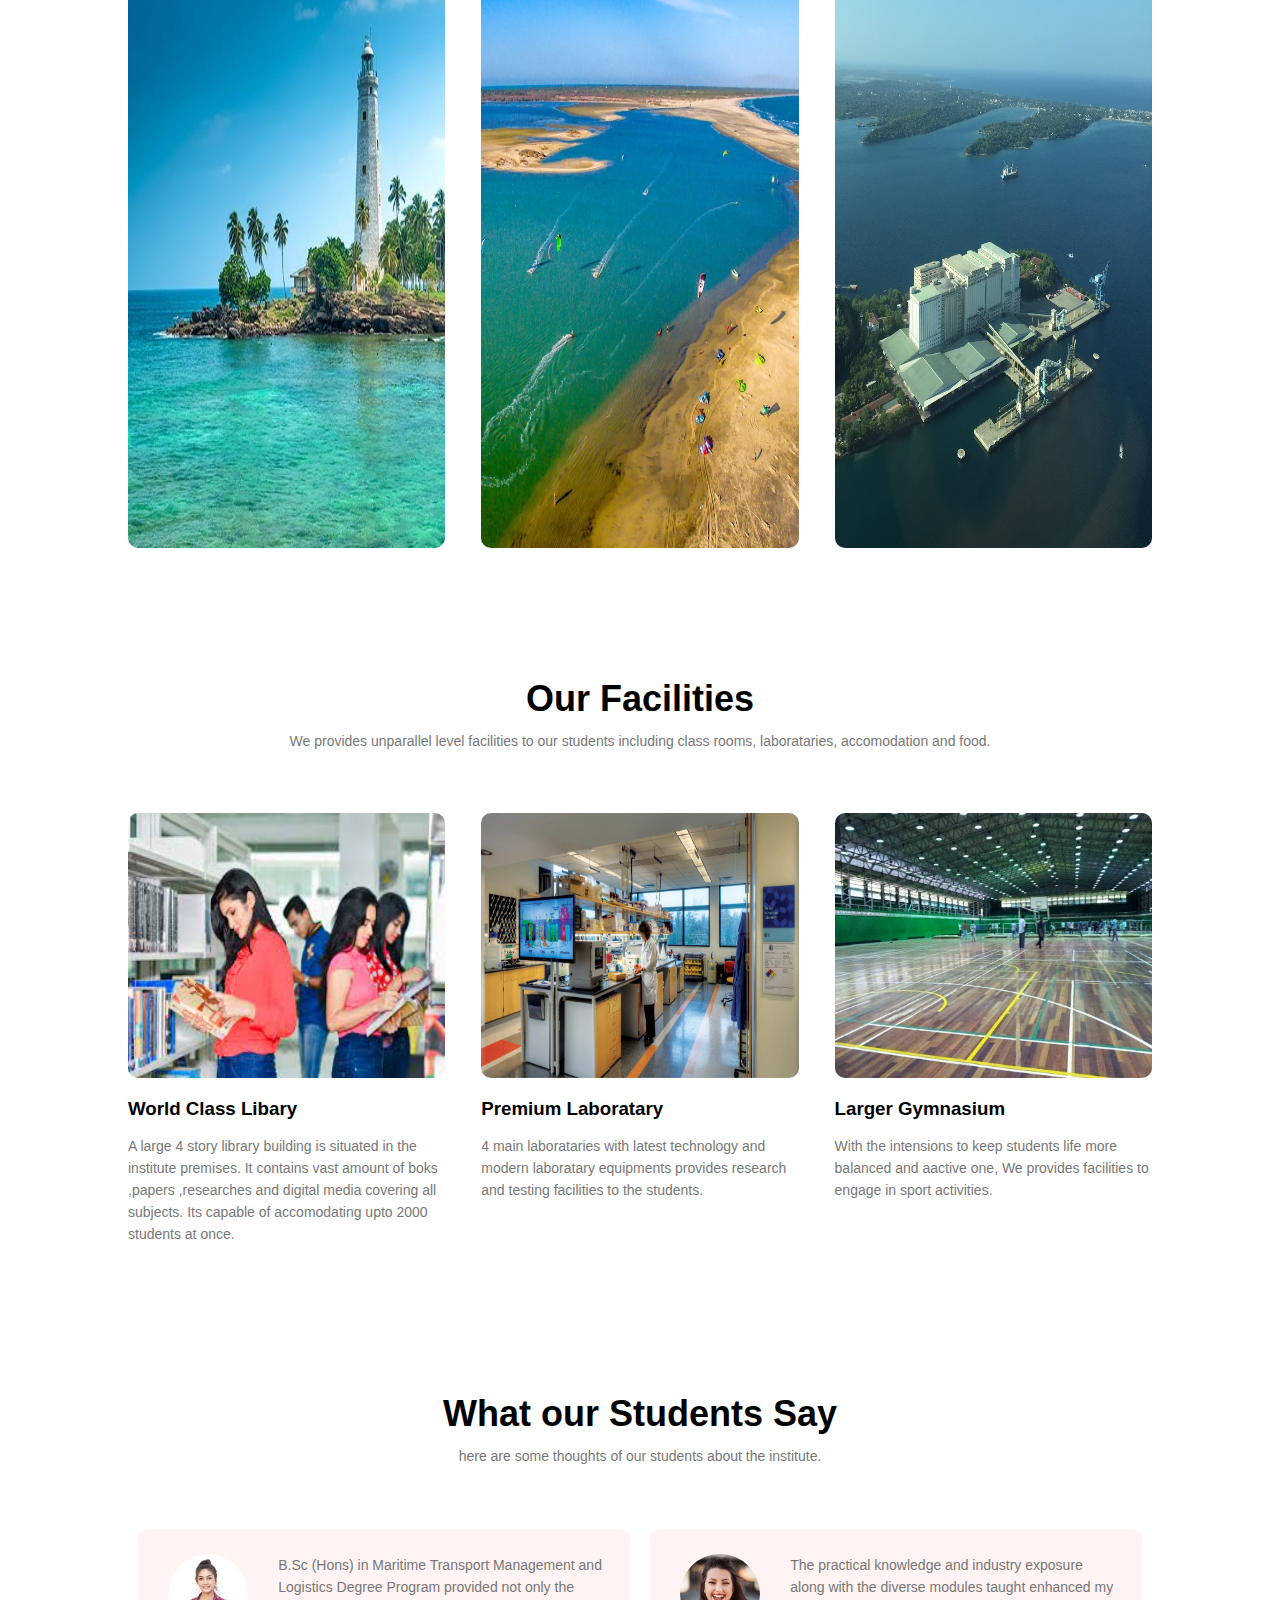
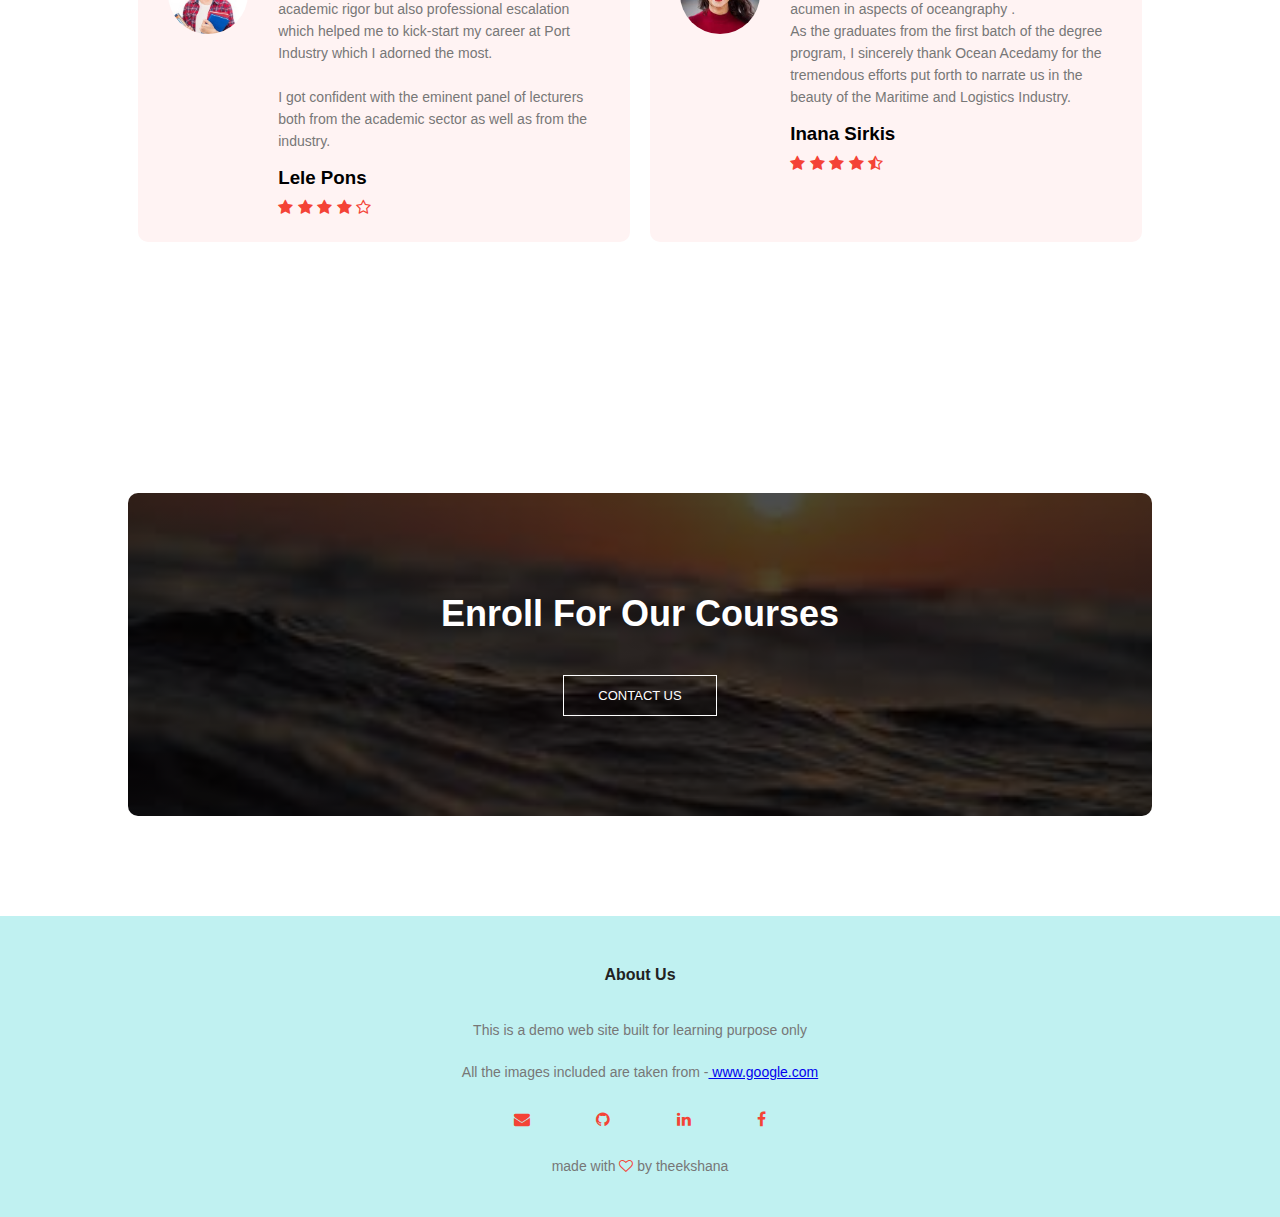
==== commit 38cd37f6: "images change" ====
--- a/index.html
+++ b/index.html
@@ -12,7 +12,7 @@
 </head>
 <body>   
 
-    <section class="header" style="background-image: url(images/main-header.jpg);">
+    <section class="header" style="background-image: url(images/course-header.jpg);">
         <nav>
             <a href="index.html"><img src="images/logo.jpg" alt="" srcset=""></a>
             <div class="nav-links" id="navLinks">
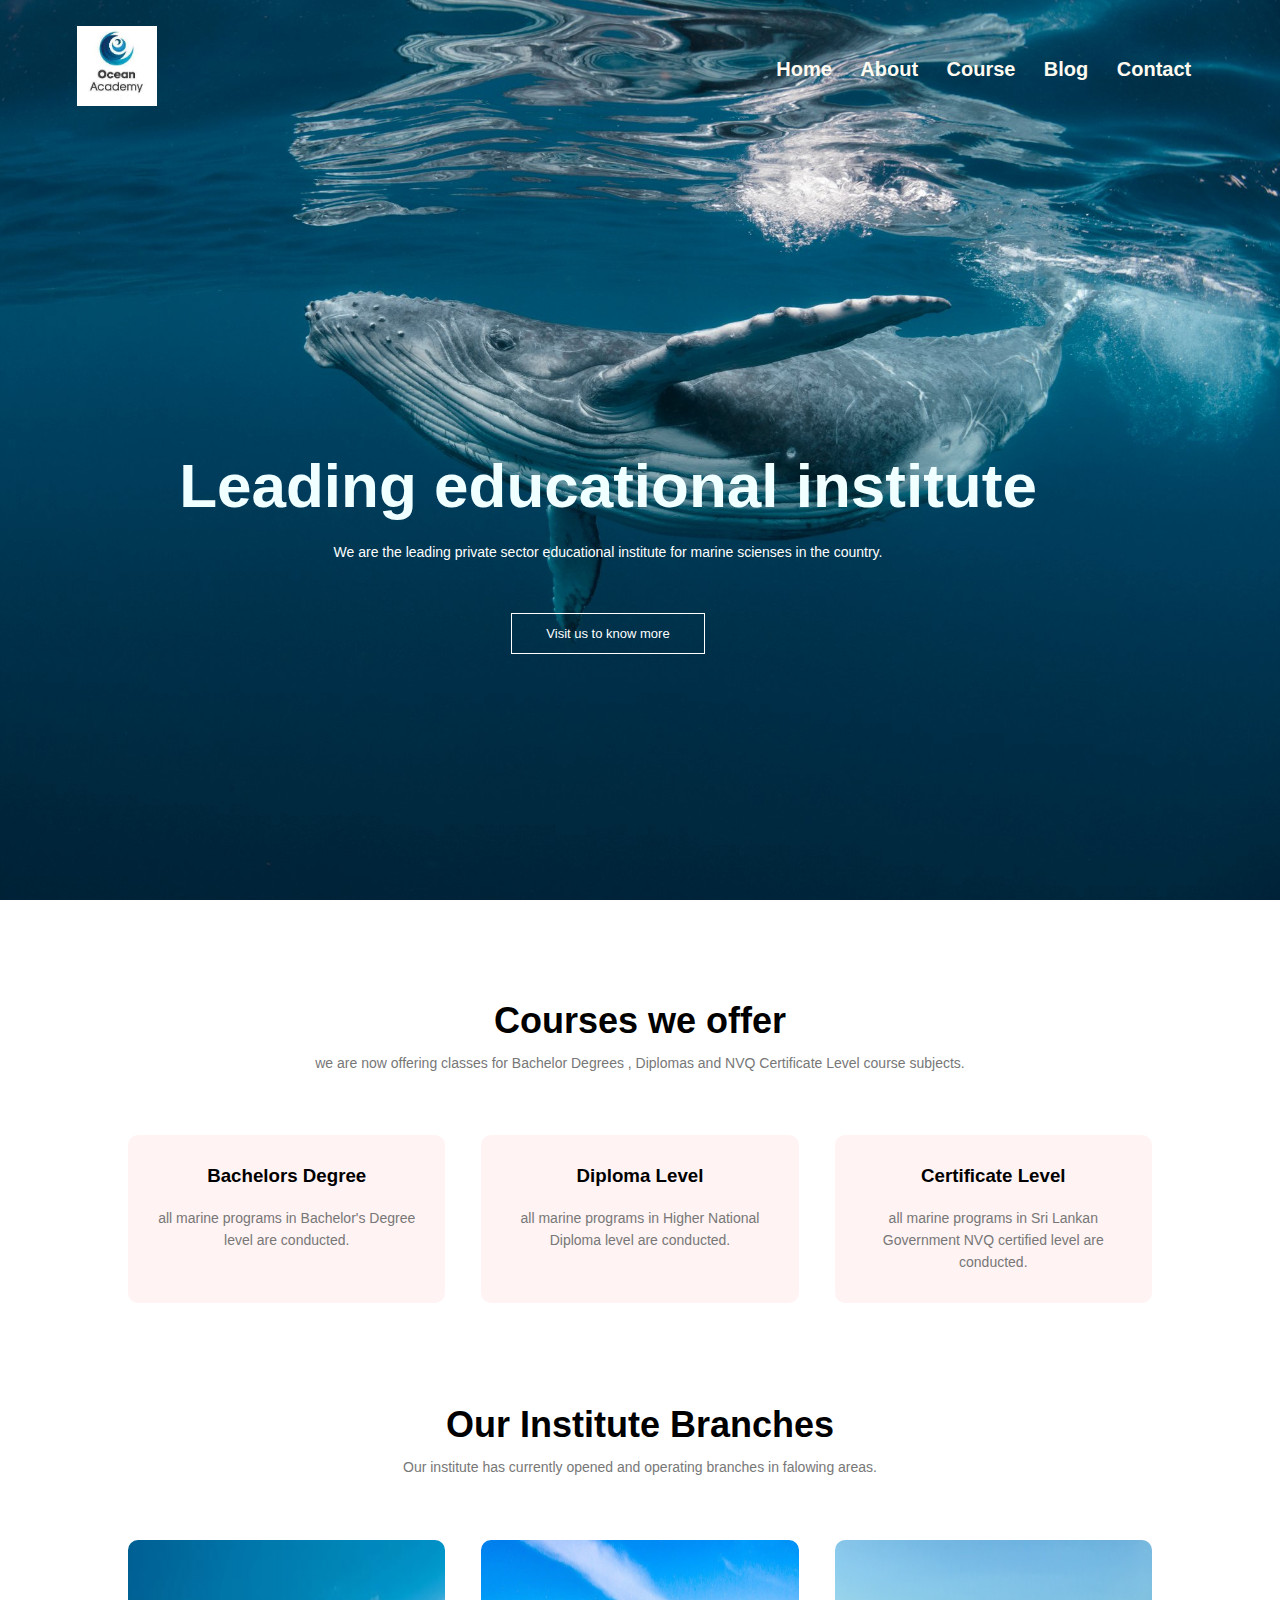
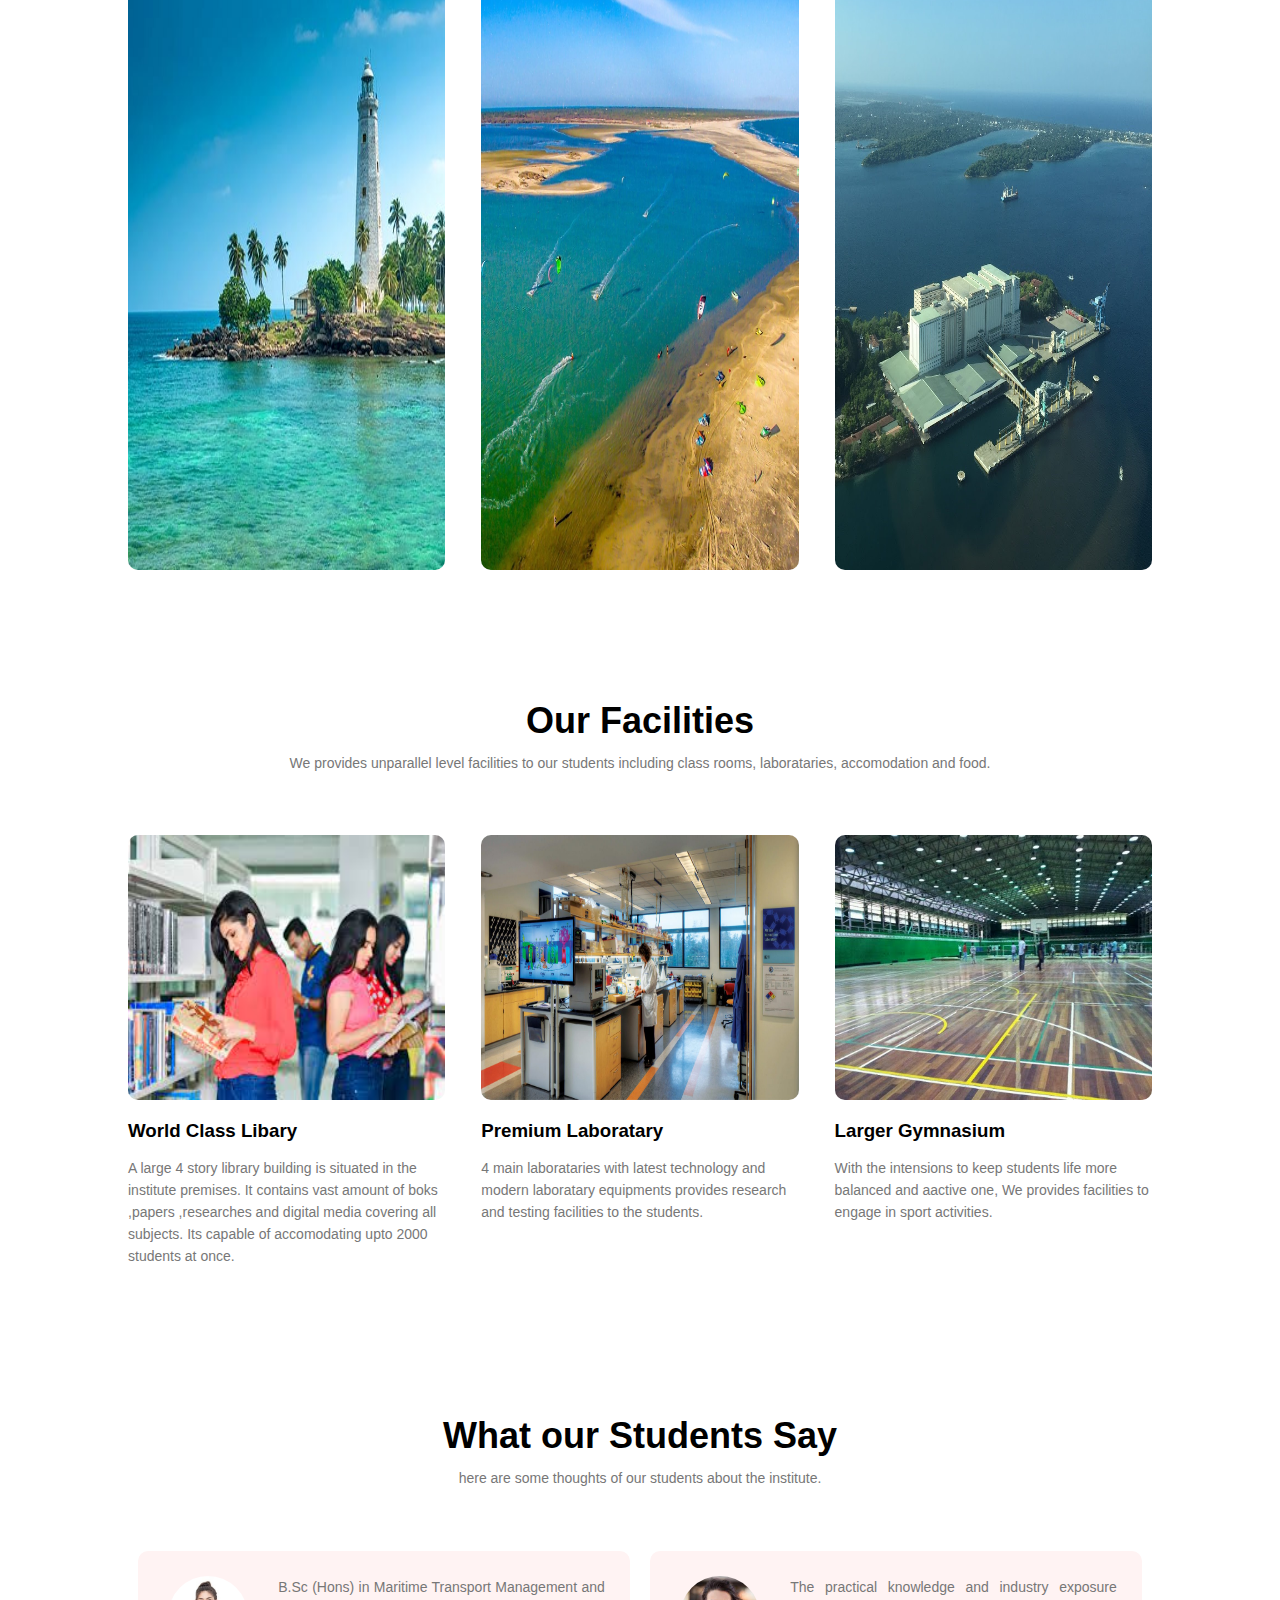
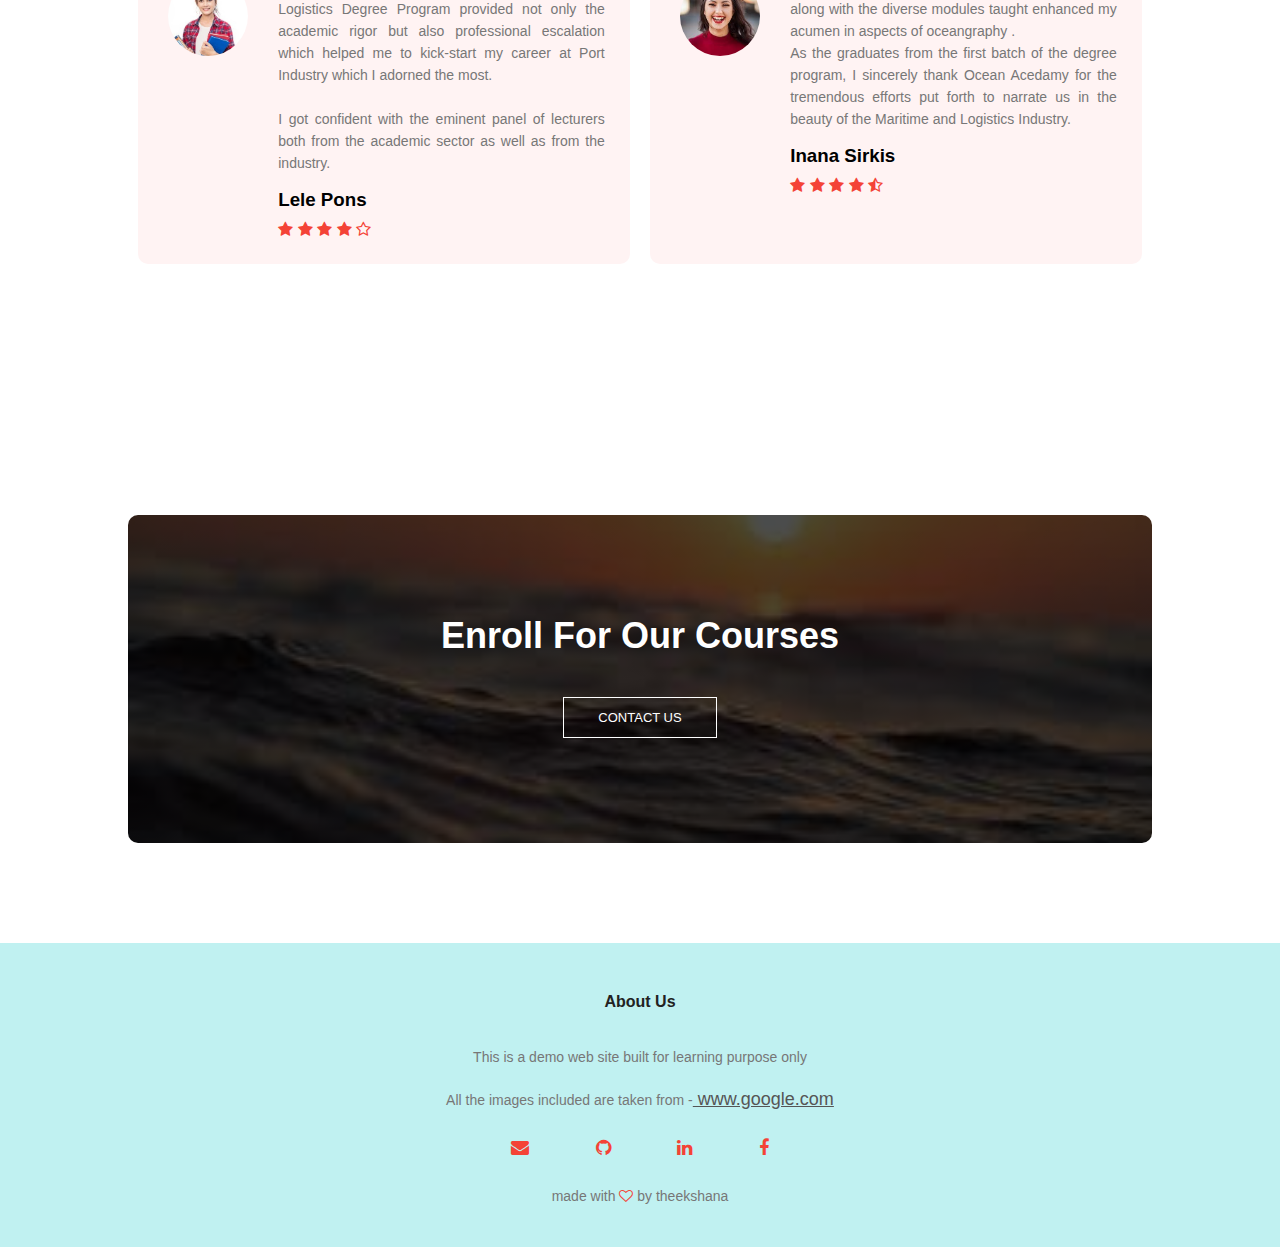
==== commit ef559f55: "email f" ====
--- a/index.html
+++ b/index.html
@@ -32,7 +32,7 @@
     <p>
         We are the leading private sector educational institute for marine scienses in the country.
     </p>
-    <a href=""class="hero-btn">Visit us to know more</a>
+    <a href="./about.html"class="hero-btn">Visit us to know more</a>
 </div>
 
 </section>     
@@ -40,22 +40,22 @@
  <!-- ---course--- -->
  <section class="course">
 <h1>Courses we offer</h1>
-<p>we are now offering classes for every OL and AL subjects.</p>
+<p>we are now offering classes for Bachelor Degrees , Diplomas and NVQ Certificate Level course subjects.</p>
 
 <div class="row">
     <div class="course-col">
         <h3>Bachelors Degree</h3>
-        <p>all classes for grade 5 schorlarship examination are conducted.</p>
+        <p>all marine programs in Bachelor's Degree level are conducted.</p>
     </div>
 
     <div class="course-col">
         <h3>Diploma Level</h3>
-        <p>all classes for Ordinary Level examination are conducted.</p>
+        <p>all marine programs in Higher National Diploma level are conducted.</p>
     </div>
 
     <div class="course-col">
         <h3>Certificate Level</h3>
-        <p>all classes for advanced Level examination are conducted.</p>
+        <p>all marine programs in Sri Lankan Government NVQ certified level are conducted.</p>
     </div>
 </div>
 
@@ -161,7 +161,7 @@
 <!-- call to action -->
 <section class="cta" style="background-image: linear-gradient(rgba(0,0,0,0.7),rgba(0,0,0,0.7)),url(images/cta.jpg);">
     <h1>Enroll For Our Courses</h1>
-    <a href="" class="hero-btn">CONTACT US</a>
+    <a href="./course.html" class="hero-btn">CONTACT US</a>
 </section>
 
 <!-- --------footer -->
--- a/style.css
+++ b/style.css
@@ -111,7 +111,7 @@
     }
 
     .nav-links{
-        position: absolute;
+        position: fixed; 
         background: crimson;
         height: 100vh;
         width: 200px;
@@ -127,7 +127,7 @@
         display: block;
         color: #fff;
         margin: 10px;
-        font-size: 22px;
+        font-size: 28px;
         cursor: pointer;
     }
 
@@ -321,6 +321,7 @@
 
 .testimonials-col p{
     padding: 0%;
+    text-align: justify;
 }
 
 .testimonials-col h3{
@@ -514,7 +515,7 @@
     text-align: left;
 }
 
-.comment-form input, textarea{
+.comment-form input,.comment-box textarea{
     width: 100%;
     padding: 10px;
     margin: 15px 0;
@@ -533,4 +534,61 @@
      .sub-header h1{
         font-size: 24px;     
      }
+ }
+
+
+
+ /* contact us page */
+
+ .location{
+     width: 80%;
+     margin: auto;
+     padding: 80px 0;
+ }  
+
+ .location iframe{
+     width: 100%;
+ }
+
+ .contact-us{
+     width: 80%;
+     margin: auto;
+ }
+
+ .contact-col{
+     flex-basis: 47%;
+     margin-bottom: 70px;
+ }
+
+ .contact-col div{
+     display: flex;
+     align-items: center;
+     margin-bottom: 60px;
+ }
+
+ .contact-col div .fa{
+     font-size: 26px;
+     color: #f44336;
+     margin: 10px;
+     margin-right: 30px;
+ }
+
+ .contact-col div p{
+     padding: 0;
+ }
+
+ .contact-col div h5,a{
+     font-size: 18px;
+     margin-bottom: 5px;
+     color: #555;
+     font-weight: 400;
+ }
+
+ .contact-col input ,.contact-col textarea{
+     width: 100%;
+     border: 1px solid#ccc;
+     padding: 15px;
+     margin-bottom: 17px;
+     outline: none;
+     box-sizing: border-box;
  }